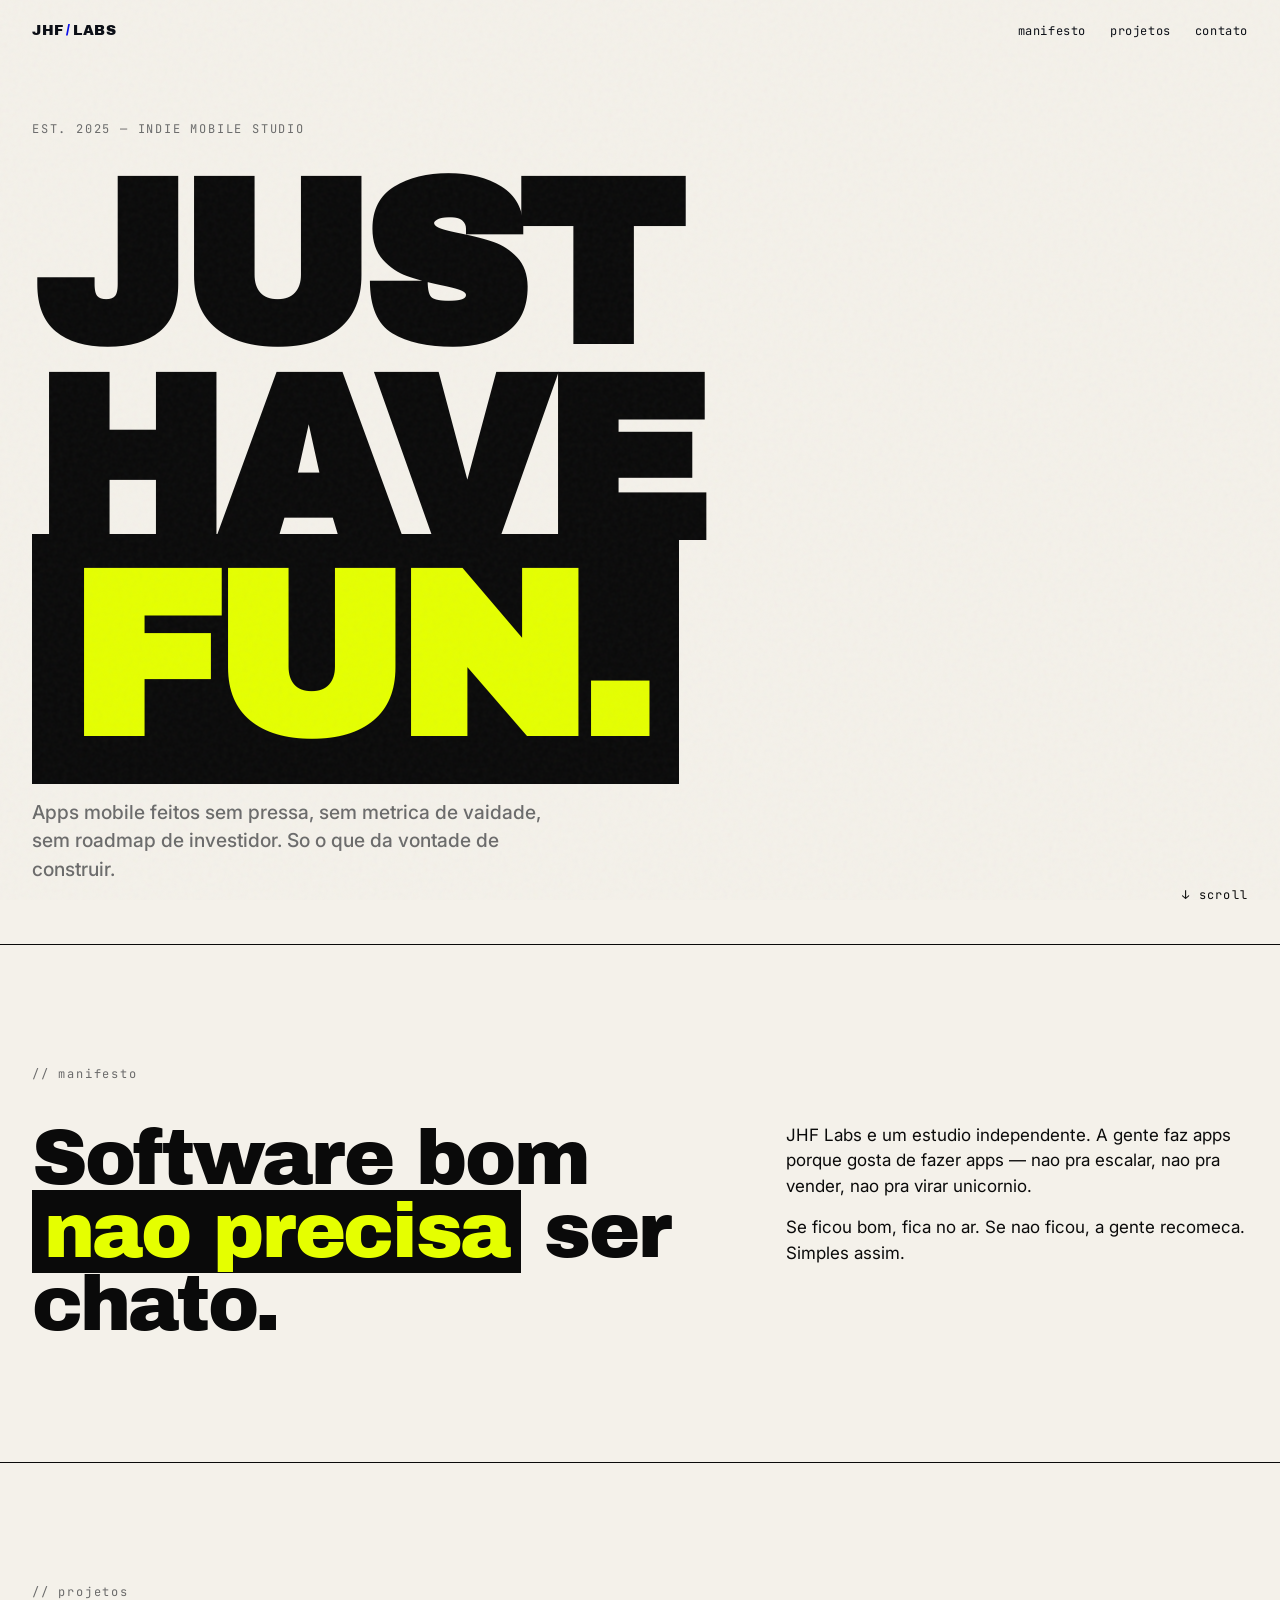
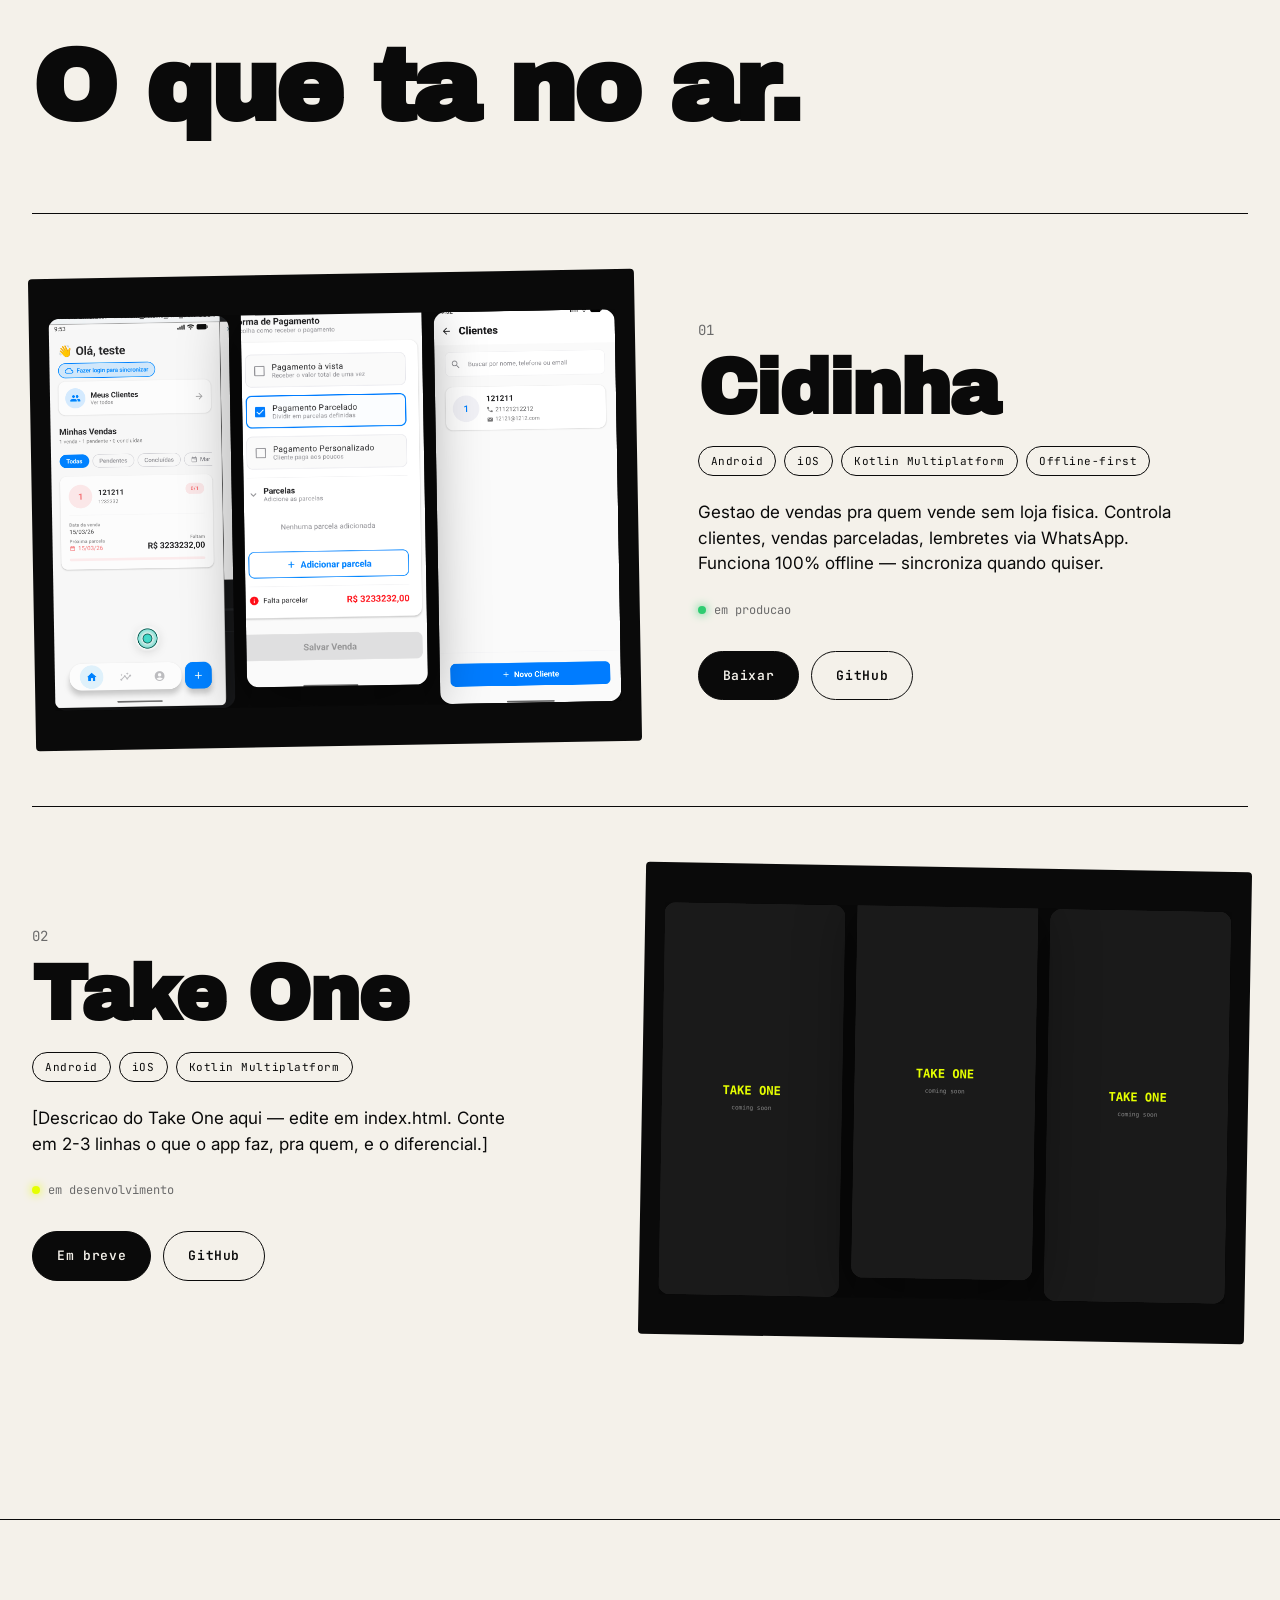
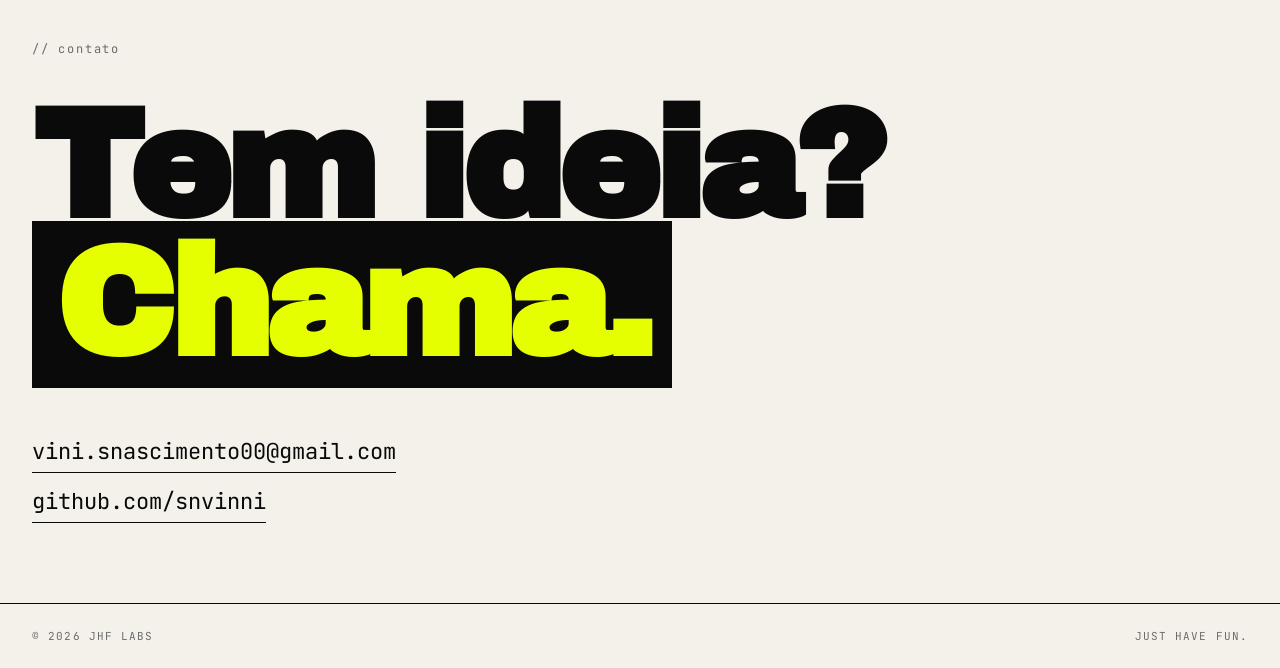
==== index.html @ 1be9a322 "init: site JHF Labs v1" ====
<!DOCTYPE html>
<html lang="pt-BR">
<head>
<meta charset="UTF-8" />
<meta name="viewport" content="width=device-width, initial-scale=1.0" />
<title>JHF Labs — Just Have Fun</title>
<meta name="description" content="JHF Labs — estudio independente de apps mobile. Just Have Fun." />
<link rel="preconnect" href="https://fonts.googleapis.com" />
<link rel="preconnect" href="https://fonts.gstatic.com" crossorigin />
<link href="https://fonts.googleapis.com/css2?family=Archivo+Black&family=JetBrains+Mono:wght@400;600&family=Inter:wght@400;500;700&display=swap" rel="stylesheet" />
<link rel="stylesheet" href="style.css" />
</head>
<body>

<div class="noise"></div>

<header class="nav">
  <div class="nav__logo">JHF<span>/</span>LABS</div>
  <nav class="nav__links">
    <a href="#manifesto">manifesto</a>
    <a href="#projetos">projetos</a>
    <a href="#contato">contato</a>
  </nav>
</header>

<main>

  <section class="hero">
    <div class="hero__tag">EST. 2025 — INDIE MOBILE STUDIO</div>
    <h1 class="hero__title">
      JUST<br/>
      HAVE<br/>
      <span class="accent">FUN.</span>
    </h1>
    <p class="hero__sub">
      Apps mobile feitos sem pressa, sem metrica de vaidade,<br/>
      sem roadmap de investidor. So o que da vontade de construir.
    </p>
    <div class="hero__scroll">↓ scroll</div>
  </section>

  <section id="manifesto" class="manifesto">
    <div class="manifesto__label">// manifesto</div>
    <div class="manifesto__grid">
      <p class="manifesto__big">
        Software bom <span class="accent">nao precisa</span> ser chato.
      </p>
      <div class="manifesto__text">
        <p>JHF Labs e um estudio independente. A gente faz apps porque gosta de fazer apps — nao pra escalar, nao pra vender, nao pra virar unicornio.</p>
        <p>Se ficou bom, fica no ar. Se nao ficou, a gente recomeca. Simples assim.</p>
      </div>
    </div>
  </section>

  <section id="projetos" class="projects">
    <div class="projects__label">// projetos</div>
    <h2 class="projects__title">O que ta no ar.</h2>

    <article class="project">
      <div class="project__media">
        <div class="project__screenshots">
          <img src="assets/cidinha-1.png" alt="Cidinha home screen" />
          <img src="assets/cidinha-2.png" alt="Cidinha sale screen" />
          <img src="assets/cidinha-3.png" alt="Cidinha clients screen" />
        </div>
      </div>
      <div class="project__info">
        <div class="project__num">01</div>
        <h3 class="project__name">Cidinha</h3>
        <div class="project__tags">
          <span>Android</span>
          <span>iOS</span>
          <span>Kotlin Multiplatform</span>
          <span>Offline-first</span>
        </div>
        <p class="project__desc">
          Gestao de vendas pra quem vende sem loja fisica. Controla clientes, vendas parceladas, lembretes via WhatsApp. Funciona 100% offline — sincroniza quando quiser.
        </p>
        <p class="project__status"><span class="dot"></span> em producao</p>
        <div class="project__links">
          <a href="#" class="btn btn--primary">Baixar</a>
          <a href="#" class="btn btn--ghost">GitHub</a>
        </div>
      </div>
    </article>

    <article class="project project--reverse">
      <div class="project__media">
        <div class="project__screenshots">
          <img src="assets/takeone-1.svg" alt="Take One screen 1" />
          <img src="assets/takeone-2.svg" alt="Take One screen 2" />
          <img src="assets/takeone-3.svg" alt="Take One screen 3" />
        </div>
      </div>
      <div class="project__info">
        <div class="project__num">02</div>
        <h3 class="project__name">Take One</h3>
        <div class="project__tags">
          <span>Android</span>
          <span>iOS</span>
          <span>Kotlin Multiplatform</span>
        </div>
        <p class="project__desc">
          [Descricao do Take One aqui — edite em index.html. Conte em 2-3 linhas o que o app faz, pra quem, e o diferencial.]
        </p>
        <p class="project__status"><span class="dot dot--wip"></span> em desenvolvimento</p>
        <div class="project__links">
          <a href="#" class="btn btn--primary">Em breve</a>
          <a href="#" class="btn btn--ghost">GitHub</a>
        </div>
      </div>
    </article>

  </section>

  <section id="contato" class="contact">
    <div class="contact__label">// contato</div>
    <h2 class="contact__title">
      Tem ideia?<br/>
      <span class="accent">Chama.</span>
    </h2>
    <div class="contact__links">
      <a href="mailto:vini.snascimento00@gmail.com">vini.snascimento00@gmail.com</a>
      <a href="https://github.com/snvinni" target="_blank" rel="noopener">github.com/snvinni</a>
    </div>
  </section>

</main>

<footer class="footer">
  <div class="footer__left">© <span id="year"></span> JHF LABS</div>
  <div class="footer__right">JUST HAVE FUN.</div>
</footer>

<script>
  document.getElementById('year').textContent = new Date().getFullYear();
</script>

</body>
</html>
---- style.css ----
:root {
  --bg: #F4F1EA;
  --fg: #0A0A0A;
  --muted: #6B6B6B;
  --accent: #E5FF00;
  --border: #0A0A0A;
}

* { box-sizing: border-box; margin: 0; padding: 0; }

html { scroll-behavior: smooth; }

body {
  font-family: 'Inter', system-ui, sans-serif;
  background: var(--bg);
  color: var(--fg);
  -webkit-font-smoothing: antialiased;
  overflow-x: hidden;
  line-height: 1.5;
}

.noise {
  position: fixed; inset: 0;
  pointer-events: none; z-index: 1;
  opacity: 0.04;
  background-image: url("data:image/svg+xml,%3Csvg viewBox='0 0 200 200' xmlns='http://www.w3.org/2000/svg'%3E%3Cfilter id='n'%3E%3CfeTurbulence type='fractalNoise' baseFrequency='0.9' numOctaves='2'/%3E%3C/filter%3E%3Crect width='100%25' height='100%25' filter='url(%23n)'/%3E%3C/svg%3E");
}

.accent { color: var(--accent); background: var(--fg); padding: 0 0.15em; }

/* NAV */
.nav {
  position: fixed; top: 0; left: 0; right: 0;
  display: flex; justify-content: space-between; align-items: center;
  padding: 20px 32px;
  z-index: 100;
  mix-blend-mode: difference;
  color: #fff;
}
.nav__logo {
  font-family: 'Archivo Black', sans-serif;
  font-size: 14px; letter-spacing: 0.05em;
}
.nav__logo span { color: var(--accent); margin: 0 2px; }
.nav__links { display: flex; gap: 24px; }
.nav__links a {
  font-family: 'JetBrains Mono', monospace;
  font-size: 12px; text-decoration: none;
  color: inherit; letter-spacing: 0.05em;
}
.nav__links a:hover { color: var(--accent); }

/* HERO */
.hero {
  min-height: 100vh;
  padding: 120px 32px 60px;
  display: flex; flex-direction: column; justify-content: center;
  position: relative; max-width: 1400px; margin: 0 auto;
}
.hero__tag {
  font-family: 'JetBrains Mono', monospace;
  font-size: 12px; letter-spacing: 0.15em;
  margin-bottom: 32px; color: var(--muted);
}
.hero__title {
  font-family: 'Archivo Black', sans-serif;
  font-size: clamp(72px, 18vw, 260px);
  line-height: 0.85; letter-spacing: -0.04em;
  margin-bottom: 40px; text-transform: uppercase;
}
.hero__sub {
  font-size: clamp(16px, 1.5vw, 20px);
  max-width: 520px; color: var(--muted);
  font-weight: 500;
}
.hero__scroll {
  position: absolute; bottom: 40px; right: 32px;
  font-family: 'JetBrains Mono', monospace;
  font-size: 12px; letter-spacing: 0.1em;
  animation: bounce 2s ease-in-out infinite;
}
@keyframes bounce {
  0%, 100% { transform: translateY(0); }
  50% { transform: translateY(8px); }
}

/* MANIFESTO */
.manifesto {
  padding: 120px 32px;
  max-width: 1400px; margin: 0 auto;
  border-top: 1px solid var(--fg);
}
.manifesto__label, .projects__label, .contact__label {
  font-family: 'JetBrains Mono', monospace;
  font-size: 12px; letter-spacing: 0.15em;
  margin-bottom: 40px; color: var(--muted);
}
.manifesto__grid {
  display: grid; grid-template-columns: 1.5fr 1fr;
  gap: 60px; align-items: start;
}
.manifesto__big {
  font-family: 'Archivo Black', sans-serif;
  font-size: clamp(40px, 6vw, 88px);
  line-height: 0.95; letter-spacing: -0.03em;
}
.manifesto__text p {
  font-size: 17px; margin-bottom: 16px; color: var(--fg);
}
@media (max-width: 768px) {
  .manifesto__grid { grid-template-columns: 1fr; gap: 32px; }
}

/* PROJECTS */
.projects {
  padding: 120px 32px;
  max-width: 1400px; margin: 0 auto;
  border-top: 1px solid var(--fg);
}
.projects__title {
  font-family: 'Archivo Black', sans-serif;
  font-size: clamp(48px, 8vw, 120px);
  line-height: 0.9; letter-spacing: -0.03em;
  margin-bottom: 80px;
}

.project {
  display: grid; grid-template-columns: 1.1fr 1fr;
  gap: 60px; align-items: center;
  padding: 60px 0; border-top: 1px solid var(--fg);
}
.project--reverse { direction: rtl; }
.project--reverse > * { direction: ltr; }

.project__media {
  background: var(--fg);
  padding: 40px 20px;
  border-radius: 4px;
  transform: rotate(-1deg);
  transition: transform 0.4s ease;
}
.project--reverse .project__media { transform: rotate(1deg); }
.project__media:hover { transform: rotate(0deg) scale(1.02); }

.project__screenshots {
  display: flex; gap: 12px; justify-content: center;
  overflow: hidden;
}
.project__screenshots img {
  width: 32%; aspect-ratio: 9/19.5;
  object-fit: cover;
  border-radius: 12px;
  background: #222;
  box-shadow: 0 20px 60px rgba(0,0,0,0.4);
}
.project__screenshots img:nth-child(2) { transform: translateY(-20px); }

.project__num {
  font-family: 'JetBrains Mono', monospace;
  font-size: 14px; color: var(--muted);
  margin-bottom: 12px;
}
.project__name {
  font-family: 'Archivo Black', sans-serif;
  font-size: clamp(48px, 6vw, 80px);
  line-height: 0.95; letter-spacing: -0.03em;
  margin-bottom: 20px;
}
.project__tags {
  display: flex; flex-wrap: wrap; gap: 8px;
  margin-bottom: 24px;
}
.project__tags span {
  font-family: 'JetBrains Mono', monospace;
  font-size: 11px; padding: 6px 12px;
  border: 1px solid var(--fg);
  border-radius: 20px;
  letter-spacing: 0.05em;
}
.project__desc {
  font-size: 17px; color: var(--fg);
  margin-bottom: 24px; max-width: 480px;
}
.project__status {
  font-family: 'JetBrains Mono', monospace;
  font-size: 12px; color: var(--muted);
  margin-bottom: 32px; display: flex; align-items: center; gap: 8px;
}
.dot {
  width: 8px; height: 8px; border-radius: 50%;
  background: #2ECC71; box-shadow: 0 0 10px #2ECC71;
}
.dot--wip { background: var(--accent); box-shadow: 0 0 10px var(--accent); }

.project__links { display: flex; gap: 12px; }
.btn {
  font-family: 'JetBrains Mono', monospace;
  font-size: 13px; padding: 14px 24px;
  text-decoration: none; border-radius: 100px;
  transition: all 0.2s ease; letter-spacing: 0.05em;
  font-weight: 600;
}
.btn--primary {
  background: var(--fg); color: var(--bg);
  border: 1px solid var(--fg);
}
.btn--primary:hover { background: var(--accent); color: var(--fg); }
.btn--ghost {
  background: transparent; color: var(--fg);
  border: 1px solid var(--fg);
}
.btn--ghost:hover { background: var(--fg); color: var(--bg); }

@media (max-width: 900px) {
  .project, .project--reverse { grid-template-columns: 1fr; direction: ltr; gap: 32px; }
}

/* CONTACT */
.contact {
  padding: 120px 32px 80px;
  max-width: 1400px; margin: 0 auto;
  border-top: 1px solid var(--fg);
}
.contact__title {
  font-family: 'Archivo Black', sans-serif;
  font-size: clamp(64px, 12vw, 180px);
  line-height: 0.9; letter-spacing: -0.04em;
  margin-bottom: 60px;
}
.contact__links { display: flex; flex-direction: column; gap: 12px; }
.contact__links a {
  font-family: 'JetBrains Mono', monospace;
  font-size: clamp(16px, 2vw, 22px);
  color: var(--fg); text-decoration: none;
  border-bottom: 1px solid var(--fg);
  padding-bottom: 4px; width: fit-content;
  transition: all 0.2s ease;
}
.contact__links a:hover {
  color: var(--accent); background: var(--fg);
  border-bottom-color: var(--accent);
  padding: 0 8px 4px;
}

/* FOOTER */
.footer {
  border-top: 1px solid var(--fg);
  padding: 24px 32px;
  display: flex; justify-content: space-between;
  font-family: 'JetBrains Mono', monospace;
  font-size: 11px; letter-spacing: 0.1em;
  color: var(--muted);
}

@media (max-width: 600px) {
  .nav { padding: 16px 20px; }
  .nav__links { gap: 14px; }
  .hero, .manifesto, .projects, .contact { padding-left: 20px; padding-right: 20px; }
}
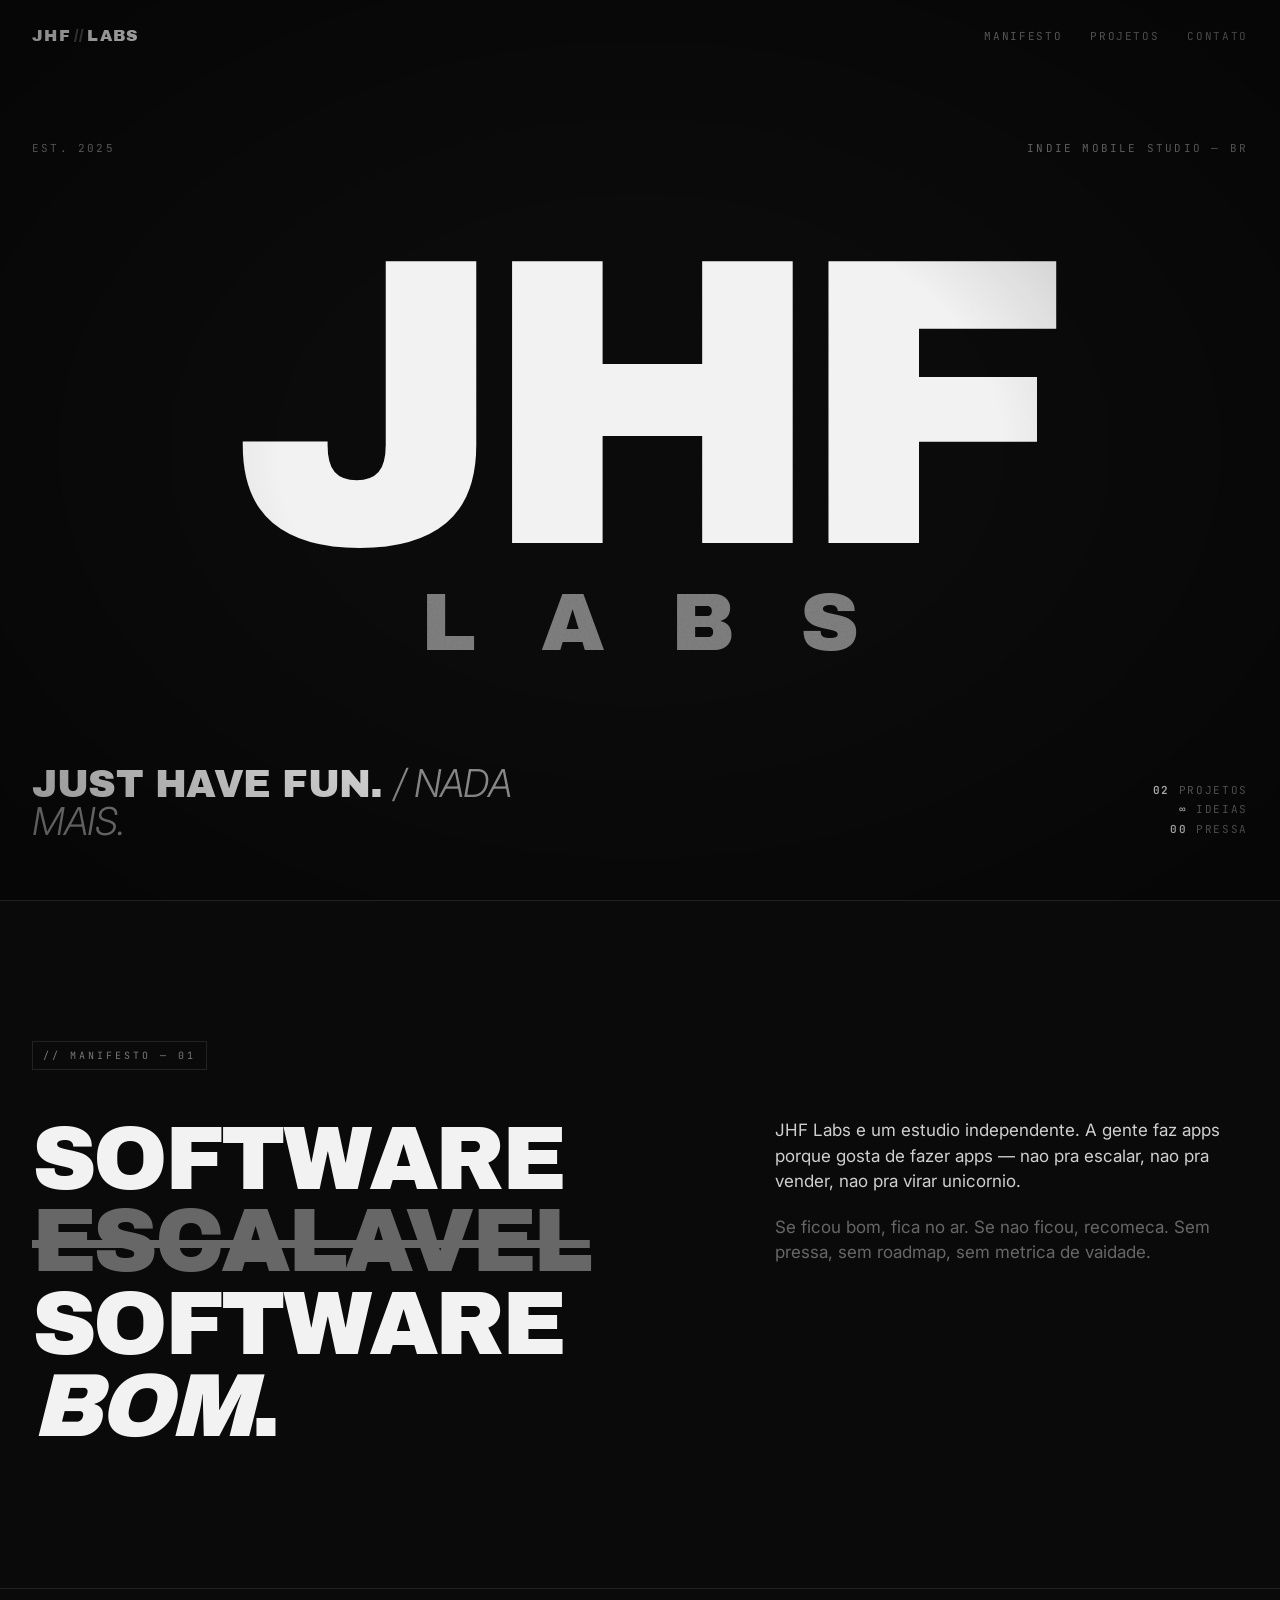
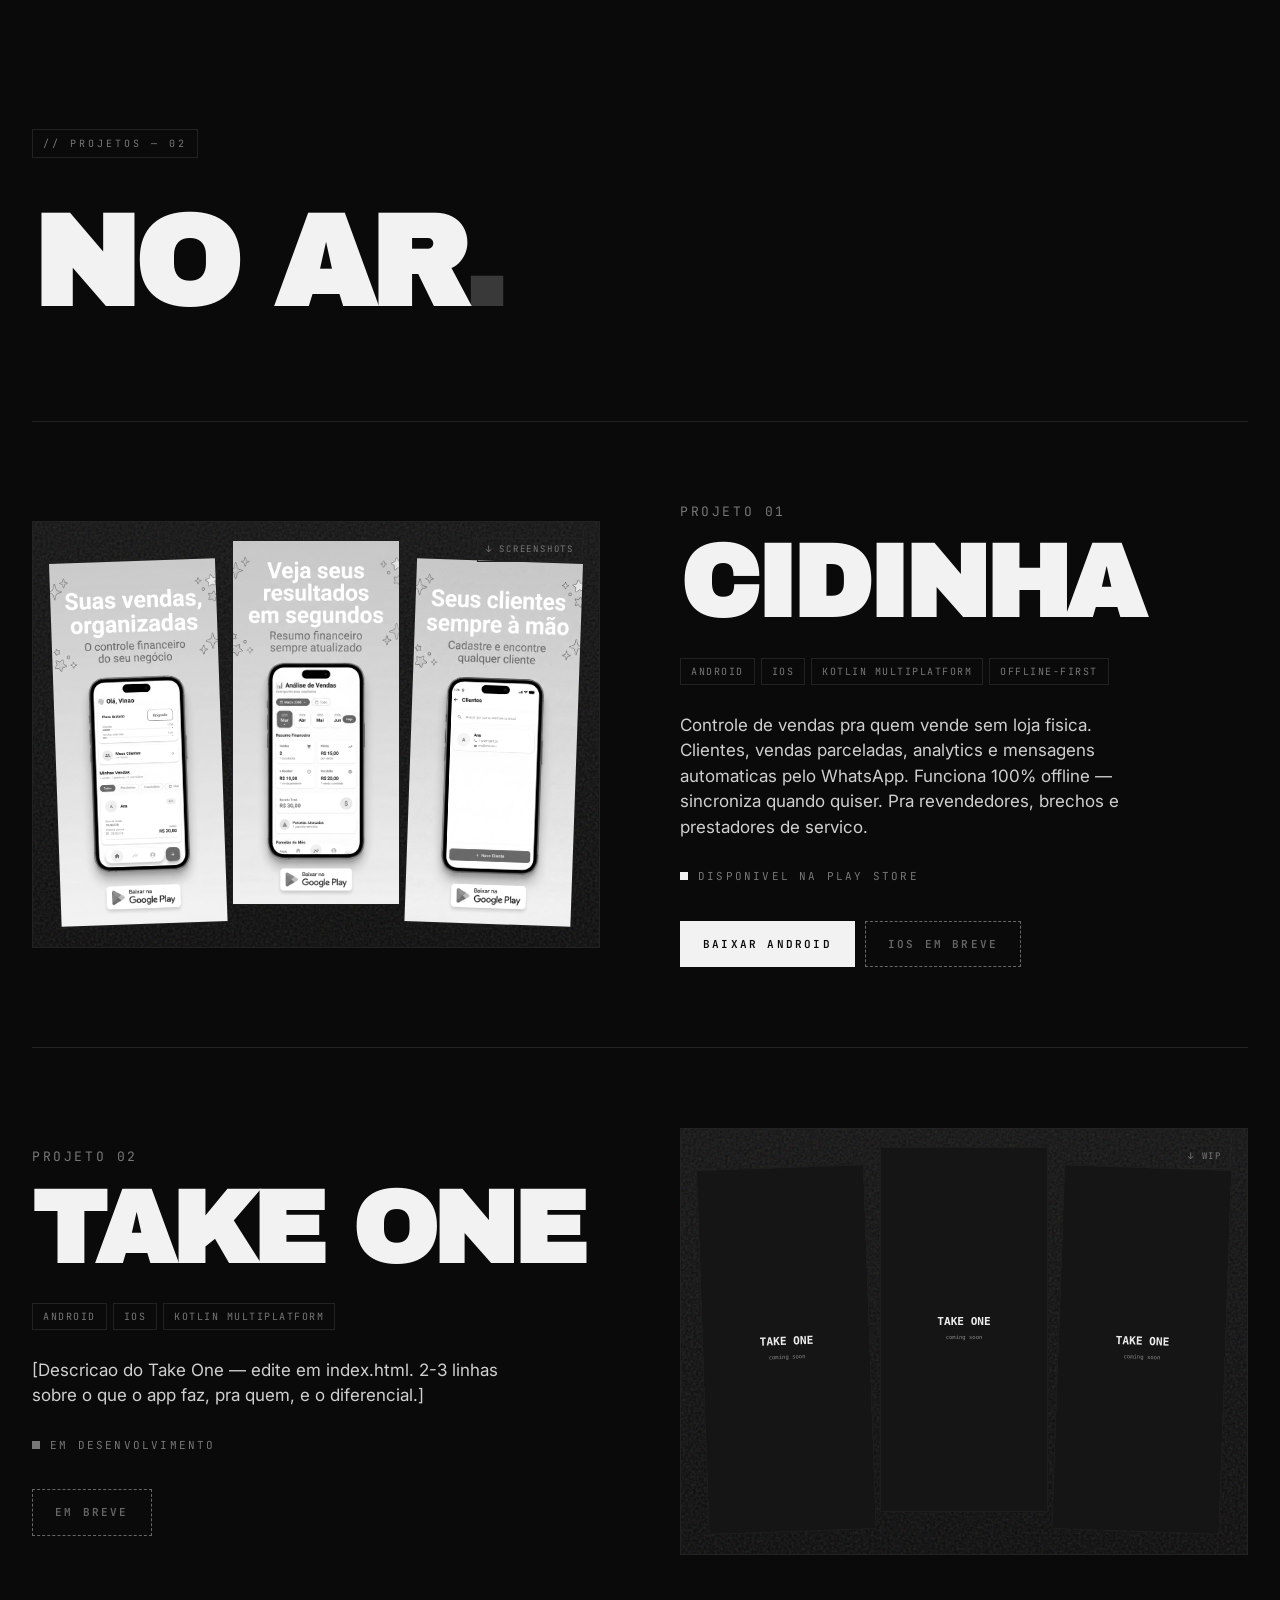
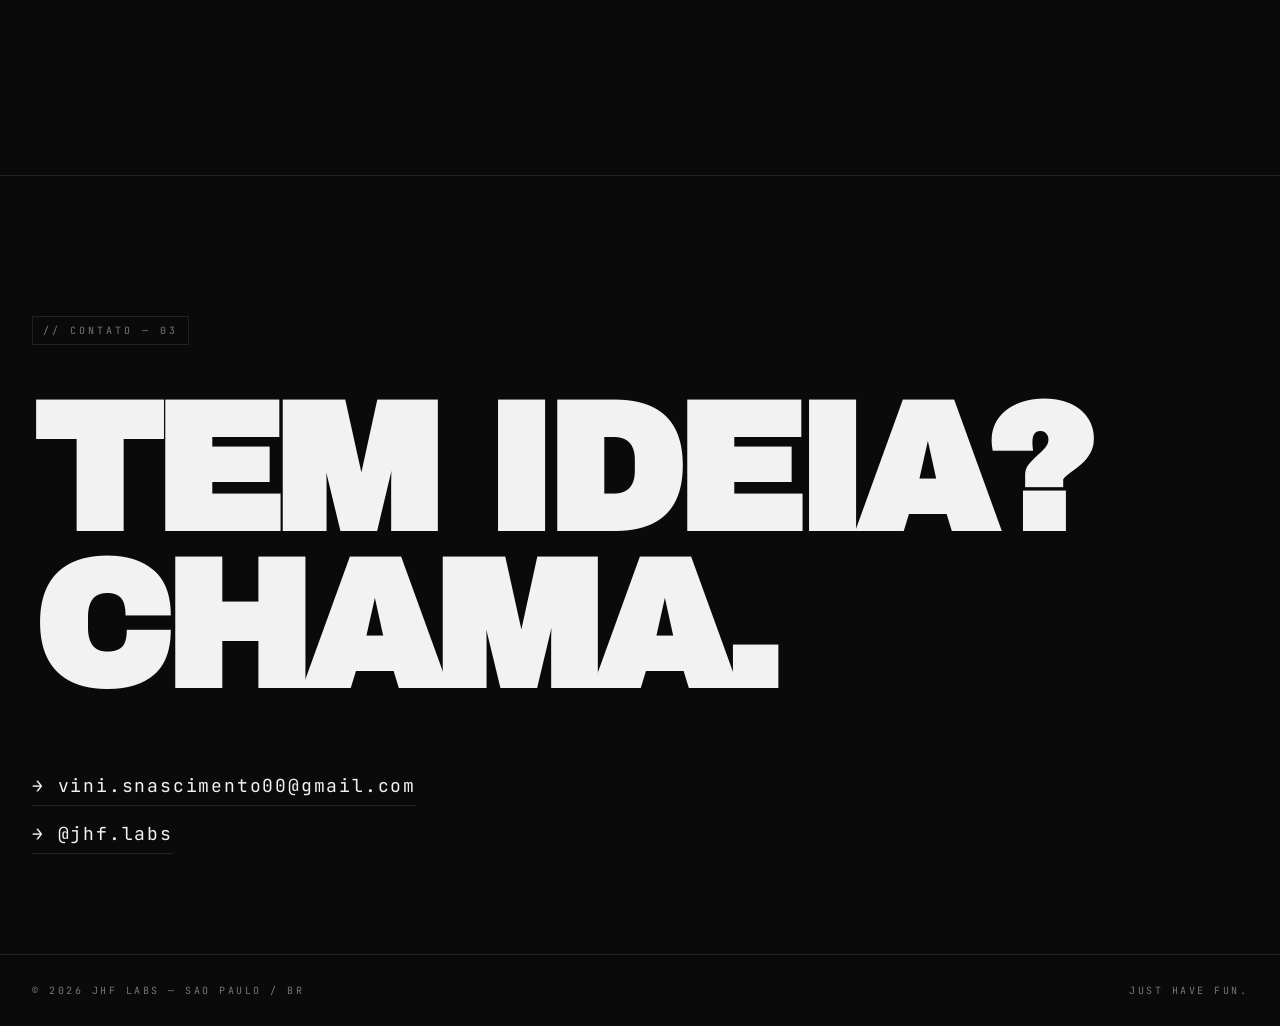
==== commit 799ea8be: "redesign: estetica B&W raw inspirada em Boo Johnson, JHF em destaque, screenshots da Play Store" ====
--- a/index.html
+++ b/index.html
@@ -7,7 +7,7 @@
 <meta name="description" content="JHF Labs — estudio independente de apps mobile. Just Have Fun." />
 <link rel="preconnect" href="https://fonts.googleapis.com" />
 <link rel="preconnect" href="https://fonts.gstatic.com" crossorigin />
-<link href="https://fonts.googleapis.com/css2?family=Archivo+Black&family=JetBrains+Mono:wght@400;600&family=Inter:wght@400;500;700&display=swap" rel="stylesheet" />
+<link href="https://fonts.googleapis.com/css2?family=Archivo+Black&family=JetBrains+Mono:wght@400;600&family=Inter:wght@300;400;500;700&display=swap" rel="stylesheet" />
 <link rel="stylesheet" href="style.css" />
 </head>
 <body>
@@ -15,7 +15,7 @@
 <div class="noise"></div>
 
 <header class="nav">
-  <div class="nav__logo">JHF<span>/</span>LABS</div>
+  <div class="nav__logo">JHF<span>//</span>LABS</div>
   <nav class="nav__links">
     <a href="#manifesto">manifesto</a>
     <a href="#projetos">projetos</a>
@@ -26,46 +26,57 @@
 <main>
 
   <section class="hero">
-    <div class="hero__tag">EST. 2025 — INDIE MOBILE STUDIO</div>
-    <h1 class="hero__title">
-      JUST<br/>
-      HAVE<br/>
-      <span class="accent">FUN.</span>
-    </h1>
-    <p class="hero__sub">
-      Apps mobile feitos sem pressa, sem metrica de vaidade,<br/>
-      sem roadmap de investidor. So o que da vontade de construir.
-    </p>
-    <div class="hero__scroll">↓ scroll</div>
+    <div class="hero__top">
+      <span>EST. 2025</span>
+      <span>INDIE MOBILE STUDIO — BR</span>
+    </div>
+
+    <div class="hero__mark">
+      <span class="jhf">JHF</span>
+      <span class="labs">LABS</span>
+    </div>
+
+    <div class="hero__bottom">
+      <div class="hero__tagline">
+        Just Have Fun. <em>/ nada mais.</em>
+      </div>
+      <div class="hero__meta">
+        <strong>02</strong> projetos<br/>
+        <strong>∞</strong> ideias<br/>
+        <strong>00</strong> pressa
+      </div>
+    </div>
   </section>
 
   <section id="manifesto" class="manifesto">
-    <div class="manifesto__label">// manifesto</div>
+    <span class="section-label">// manifesto — 01</span>
     <div class="manifesto__grid">
       <p class="manifesto__big">
-        Software bom <span class="accent">nao precisa</span> ser chato.
+        Software <span class="strike">escalavel</span><br/>
+        Software <em>bom</em>.
       </p>
       <div class="manifesto__text">
         <p>JHF Labs e um estudio independente. A gente faz apps porque gosta de fazer apps — nao pra escalar, nao pra vender, nao pra virar unicornio.</p>
-        <p>Se ficou bom, fica no ar. Se nao ficou, a gente recomeca. Simples assim.</p>
+        <p>Se ficou bom, fica no ar. Se nao ficou, recomeca. Sem pressa, sem roadmap, sem metrica de vaidade.</p>
       </div>
     </div>
   </section>
 
   <section id="projetos" class="projects">
-    <div class="projects__label">// projetos</div>
-    <h2 class="projects__title">O que ta no ar.</h2>
+    <span class="section-label">// projetos — 02</span>
+    <h2 class="projects__title">NO AR<span class="slash">.</span></h2>
 
     <article class="project">
       <div class="project__media">
+        <span class="project__stamp">↓ screenshots</span>
         <div class="project__screenshots">
-          <img src="assets/cidinha-1.png" alt="Cidinha home screen" />
-          <img src="assets/cidinha-2.png" alt="Cidinha sale screen" />
-          <img src="assets/cidinha-3.png" alt="Cidinha clients screen" />
+          <img src="assets/cidinha-1.png" alt="Cidinha screen 1" />
+          <img src="assets/cidinha-2.png" alt="Cidinha screen 2" />
+          <img src="assets/cidinha-3.png" alt="Cidinha screen 3" />
         </div>
       </div>
       <div class="project__info">
-        <div class="project__num">01</div>
+        <div class="project__num">PROJETO 01</div>
         <h3 class="project__name">Cidinha</h3>
         <div class="project__tags">
           <span>Android</span>
@@ -74,18 +85,19 @@
           <span>Offline-first</span>
         </div>
         <p class="project__desc">
-          Gestao de vendas pra quem vende sem loja fisica. Controla clientes, vendas parceladas, lembretes via WhatsApp. Funciona 100% offline — sincroniza quando quiser.
+          Controle de vendas pra quem vende sem loja fisica. Clientes, vendas parceladas, analytics e mensagens automaticas pelo WhatsApp. Funciona 100% offline — sincroniza quando quiser. Pra revendedores, brechos e prestadores de servico.
         </p>
-        <p class="project__status"><span class="dot"></span> em producao</p>
+        <p class="project__status"><span class="dot"></span> disponivel na play store</p>
         <div class="project__links">
-          <a href="#" class="btn btn--primary">Baixar</a>
-          <a href="#" class="btn btn--ghost">GitHub</a>
+          <a href="https://play.google.com/store/apps/details?id=com.cidinha.br" target="_blank" rel="noopener" class="btn btn--primary">Baixar Android</a>
+          <a href="#" class="btn btn--ghost btn--disabled">iOS em breve</a>
         </div>
       </div>
     </article>
 
     <article class="project project--reverse">
       <div class="project__media">
+        <span class="project__stamp">↓ WIP</span>
         <div class="project__screenshots">
           <img src="assets/takeone-1.svg" alt="Take One screen 1" />
           <img src="assets/takeone-2.svg" alt="Take One screen 2" />
@@ -93,7 +105,7 @@
         </div>
       </div>
       <div class="project__info">
-        <div class="project__num">02</div>
+        <div class="project__num">PROJETO 02</div>
         <h3 class="project__name">Take One</h3>
         <div class="project__tags">
           <span>Android</span>
@@ -101,12 +113,11 @@
           <span>Kotlin Multiplatform</span>
         </div>
         <p class="project__desc">
-          [Descricao do Take One aqui — edite em index.html. Conte em 2-3 linhas o que o app faz, pra quem, e o diferencial.]
+          [Descricao do Take One — edite em index.html. 2-3 linhas sobre o que o app faz, pra quem, e o diferencial.]
         </p>
         <p class="project__status"><span class="dot dot--wip"></span> em desenvolvimento</p>
         <div class="project__links">
-          <a href="#" class="btn btn--primary">Em breve</a>
-          <a href="#" class="btn btn--ghost">GitHub</a>
+          <a href="#" class="btn btn--ghost btn--disabled">em breve</a>
         </div>
       </div>
     </article>
@@ -114,22 +125,19 @@
   </section>
 
   <section id="contato" class="contact">
-    <div class="contact__label">// contato</div>
-    <h2 class="contact__title">
-      Tem ideia?<br/>
-      <span class="accent">Chama.</span>
-    </h2>
+    <span class="section-label">// contato — 03</span>
+    <h2 class="contact__title">Tem ideia?<br/>Chama.</h2>
     <div class="contact__links">
-      <a href="mailto:vini.snascimento00@gmail.com">vini.snascimento00@gmail.com</a>
-      <a href="https://github.com/snvinni" target="_blank" rel="noopener">github.com/snvinni</a>
+      <a href="mailto:vini.snascimento00@gmail.com">→ vini.snascimento00@gmail.com</a>
+      <a href="https://instagram.com/jhf.labs" target="_blank" rel="noopener">→ @jhf.labs</a>
     </div>
   </section>
 
 </main>
 
 <footer class="footer">
-  <div class="footer__left">© <span id="year"></span> JHF LABS</div>
-  <div class="footer__right">JUST HAVE FUN.</div>
+  <div>© <span id="year"></span> JHF LABS — SAO PAULO / BR</div>
+  <div>JUST HAVE FUN.</div>
 </footer>
 
 <script>
--- a/style.css
+++ b/style.css
@@ -1,9 +1,8 @@
 :root {
-  --bg: #F4F1EA;
-  --fg: #0A0A0A;
-  --muted: #6B6B6B;
-  --accent: #E5FF00;
-  --border: #0A0A0A;
+  --bg: #0A0A0A;
+  --fg: #F2F2F2;
+  --muted: #777;
+  --border: #222;
 }
 
 * { box-sizing: border-box; margin: 0; padding: 0; }
@@ -17,243 +16,334 @@
   -webkit-font-smoothing: antialiased;
   overflow-x: hidden;
   line-height: 1.5;
-}
-
+  font-weight: 400;
+}
+
+img { display: block; max-width: 100%; filter: grayscale(100%) contrast(1.05); }
+
+::selection { background: var(--fg); color: var(--bg); }
+
+/* Heavy film grain overlay */
 .noise {
   position: fixed; inset: 0;
-  pointer-events: none; z-index: 1;
-  opacity: 0.04;
-  background-image: url("data:image/svg+xml,%3Csvg viewBox='0 0 200 200' xmlns='http://www.w3.org/2000/svg'%3E%3Cfilter id='n'%3E%3CfeTurbulence type='fractalNoise' baseFrequency='0.9' numOctaves='2'/%3E%3C/filter%3E%3Crect width='100%25' height='100%25' filter='url(%23n)'/%3E%3C/svg%3E");
-}
-
-.accent { color: var(--accent); background: var(--fg); padding: 0 0.15em; }
+  pointer-events: none; z-index: 1000;
+  opacity: 0.18;
+  mix-blend-mode: overlay;
+  background-image: url("data:image/svg+xml,%3Csvg viewBox='0 0 300 300' xmlns='http://www.w3.org/2000/svg'%3E%3Cfilter id='n'%3E%3CfeTurbulence type='fractalNoise' baseFrequency='1.2' numOctaves='3' stitchTiles='stitch'/%3E%3CfeColorMatrix values='0 0 0 0 0.5 0 0 0 0 0.5 0 0 0 0 0.5 0 0 0 1 0'/%3E%3C/filter%3E%3Crect width='100%25' height='100%25' filter='url(%23n)'/%3E%3C/svg%3E");
+}
+
+/* Vignette */
+body::after {
+  content: ""; position: fixed; inset: 0;
+  pointer-events: none; z-index: 999;
+  background: radial-gradient(ellipse at center, transparent 40%, rgba(0,0,0,0.5) 100%);
+}
 
 /* NAV */
 .nav {
   position: fixed; top: 0; left: 0; right: 0;
   display: flex; justify-content: space-between; align-items: center;
-  padding: 20px 32px;
+  padding: 24px 32px;
   z-index: 100;
-  mix-blend-mode: difference;
-  color: #fff;
 }
 .nav__logo {
   font-family: 'Archivo Black', sans-serif;
-  font-size: 14px; letter-spacing: 0.05em;
-}
-.nav__logo span { color: var(--accent); margin: 0 2px; }
-.nav__links { display: flex; gap: 24px; }
+  font-size: 16px; letter-spacing: 0.08em;
+  color: var(--fg);
+}
+.nav__logo span { opacity: 0.3; margin: 0 3px; font-weight: normal; }
+.nav__links { display: flex; gap: 28px; }
 .nav__links a {
   font-family: 'JetBrains Mono', monospace;
-  font-size: 12px; text-decoration: none;
-  color: inherit; letter-spacing: 0.05em;
-}
-.nav__links a:hover { color: var(--accent); }
-
-/* HERO */
+  font-size: 11px; text-decoration: none;
+  color: var(--muted); letter-spacing: 0.15em;
+  text-transform: uppercase;
+  transition: color 0.2s;
+}
+.nav__links a:hover { color: var(--fg); }
+
+/* HERO — JHF gigante, preto e branco, documentary */
 .hero {
   min-height: 100vh;
-  padding: 120px 32px 60px;
-  display: flex; flex-direction: column; justify-content: center;
-  position: relative; max-width: 1400px; margin: 0 auto;
-}
-.hero__tag {
-  font-family: 'JetBrains Mono', monospace;
-  font-size: 12px; letter-spacing: 0.15em;
-  margin-bottom: 32px; color: var(--muted);
-}
-.hero__title {
-  font-family: 'Archivo Black', sans-serif;
-  font-size: clamp(72px, 18vw, 260px);
-  line-height: 0.85; letter-spacing: -0.04em;
-  margin-bottom: 40px; text-transform: uppercase;
-}
-.hero__sub {
-  font-size: clamp(16px, 1.5vw, 20px);
-  max-width: 520px; color: var(--muted);
-  font-weight: 500;
-}
-.hero__scroll {
-  position: absolute; bottom: 40px; right: 32px;
-  font-family: 'JetBrains Mono', monospace;
-  font-size: 12px; letter-spacing: 0.1em;
-  animation: bounce 2s ease-in-out infinite;
-}
-@keyframes bounce {
-  0%, 100% { transform: translateY(0); }
-  50% { transform: translateY(8px); }
+  padding: 140px 32px 60px;
+  display: flex; flex-direction: column; justify-content: space-between;
+  position: relative;
+  max-width: 1600px; margin: 0 auto;
+}
+.hero__top {
+  display: flex; justify-content: space-between;
+  font-family: 'JetBrains Mono', monospace;
+  font-size: 11px; letter-spacing: 0.2em;
+  color: var(--muted); text-transform: uppercase;
+  margin-bottom: 40px;
+}
+.hero__mark {
+  font-family: 'Archivo Black', sans-serif;
+  font-size: clamp(120px, 32vw, 520px);
+  line-height: 0.78;
+  letter-spacing: -0.06em;
+  text-transform: uppercase;
+  text-align: center;
+  position: relative;
+  user-select: none;
+  margin: auto 0;
+}
+.hero__mark .jhf {
+  display: block;
+  color: var(--fg);
+  -webkit-text-stroke: 0;
+}
+.hero__mark .labs {
+  display: block;
+  font-size: 0.2em;
+  letter-spacing: 0.8em;
+  font-family: 'Archivo Black', sans-serif;
+  margin-top: 0.3em;
+  margin-left: 0.8em;
+  color: var(--muted);
+  font-weight: normal;
+}
+
+.hero__bottom {
+  display: flex; justify-content: space-between; align-items: flex-end;
+  margin-top: 60px;
+  gap: 40px;
+}
+.hero__tagline {
+  font-family: 'Archivo Black', sans-serif;
+  font-size: clamp(24px, 3vw, 44px);
+  line-height: 0.95;
+  letter-spacing: -0.02em;
+  text-transform: uppercase;
+  max-width: 500px;
+}
+.hero__tagline em {
+  font-style: italic;
+  font-family: 'Inter', sans-serif;
+  font-weight: 300;
+  opacity: 0.6;
+}
+.hero__meta {
+  font-family: 'JetBrains Mono', monospace;
+  font-size: 11px; color: var(--muted);
+  letter-spacing: 0.15em; text-transform: uppercase;
+  text-align: right;
+  line-height: 1.8;
+}
+.hero__meta strong { color: var(--fg); font-weight: 600; }
+
+/* Section labels — sticker/stamp vibe */
+.section-label {
+  font-family: 'JetBrains Mono', monospace;
+  font-size: 10px; letter-spacing: 0.3em;
+  color: var(--muted);
+  text-transform: uppercase;
+  padding: 6px 10px;
+  border: 1px solid var(--border);
+  display: inline-block;
+  margin-bottom: 48px;
 }
 
 /* MANIFESTO */
 .manifesto {
-  padding: 120px 32px;
-  max-width: 1400px; margin: 0 auto;
-  border-top: 1px solid var(--fg);
-}
-.manifesto__label, .projects__label, .contact__label {
-  font-family: 'JetBrains Mono', monospace;
-  font-size: 12px; letter-spacing: 0.15em;
-  margin-bottom: 40px; color: var(--muted);
+  padding: 140px 32px;
+  max-width: 1600px; margin: 0 auto;
+  border-top: 1px solid var(--border);
 }
 .manifesto__grid {
-  display: grid; grid-template-columns: 1.5fr 1fr;
-  gap: 60px; align-items: start;
+  display: grid; grid-template-columns: 1.4fr 1fr;
+  gap: 80px; align-items: start;
 }
 .manifesto__big {
   font-family: 'Archivo Black', sans-serif;
-  font-size: clamp(40px, 6vw, 88px);
-  line-height: 0.95; letter-spacing: -0.03em;
-}
+  font-size: clamp(44px, 7vw, 110px);
+  line-height: 0.92; letter-spacing: -0.04em;
+  text-transform: uppercase;
+}
+.manifesto__big .strike { text-decoration: line-through; opacity: 0.4; }
 .manifesto__text p {
-  font-size: 17px; margin-bottom: 16px; color: var(--fg);
-}
-@media (max-width: 768px) {
-  .manifesto__grid { grid-template-columns: 1fr; gap: 32px; }
+  font-size: 17px; margin-bottom: 20px;
+  color: var(--fg); opacity: 0.85;
+  font-weight: 400;
+}
+.manifesto__text p:last-child { color: var(--muted); }
+@media (max-width: 900px) {
+  .manifesto__grid { grid-template-columns: 1fr; gap: 40px; }
 }
 
 /* PROJECTS */
 .projects {
-  padding: 120px 32px;
-  max-width: 1400px; margin: 0 auto;
-  border-top: 1px solid var(--fg);
+  padding: 140px 32px;
+  max-width: 1600px; margin: 0 auto;
+  border-top: 1px solid var(--border);
 }
 .projects__title {
   font-family: 'Archivo Black', sans-serif;
-  font-size: clamp(48px, 8vw, 120px);
-  line-height: 0.9; letter-spacing: -0.03em;
-  margin-bottom: 80px;
-}
+  font-size: clamp(56px, 10vw, 160px);
+  line-height: 0.9; letter-spacing: -0.04em;
+  margin-bottom: 100px;
+  text-transform: uppercase;
+}
+.projects__title .slash { opacity: 0.2; }
 
 .project {
-  display: grid; grid-template-columns: 1.1fr 1fr;
-  gap: 60px; align-items: center;
-  padding: 60px 0; border-top: 1px solid var(--fg);
-}
-.project--reverse { direction: rtl; }
-.project--reverse > * { direction: ltr; }
+  display: grid; grid-template-columns: 1fr 1fr;
+  gap: 80px; align-items: center;
+  padding: 80px 0;
+  border-top: 1px solid var(--border);
+}
+.project--reverse > .project__media { order: 2; }
 
 .project__media {
-  background: var(--fg);
-  padding: 40px 20px;
-  border-radius: 4px;
-  transform: rotate(-1deg);
-  transition: transform 0.4s ease;
-}
-.project--reverse .project__media { transform: rotate(1deg); }
-.project__media:hover { transform: rotate(0deg) scale(1.02); }
+  position: relative;
+  padding: 30px 20px;
+  background:
+    linear-gradient(180deg, #111 0%, #0a0a0a 100%);
+  border: 1px solid var(--border);
+  overflow: hidden;
+}
+.project__media::before {
+  content: "";
+  position: absolute; inset: 0;
+  background-image: url("data:image/svg+xml,%3Csvg viewBox='0 0 200 200' xmlns='http://www.w3.org/2000/svg'%3E%3Cfilter id='n'%3E%3CfeTurbulence type='fractalNoise' baseFrequency='0.8' numOctaves='2'/%3E%3C/filter%3E%3Crect width='100%25' height='100%25' filter='url(%23n)' opacity='0.15'/%3E%3C/svg%3E");
+  pointer-events: none;
+}
 
 .project__screenshots {
-  display: flex; gap: 12px; justify-content: center;
-  overflow: hidden;
+  display: flex; gap: 10px; justify-content: center;
+  position: relative; z-index: 2;
 }
 .project__screenshots img {
   width: 32%; aspect-ratio: 9/19.5;
-  object-fit: cover;
-  border-radius: 12px;
-  background: #222;
-  box-shadow: 0 20px 60px rgba(0,0,0,0.4);
-}
-.project__screenshots img:nth-child(2) { transform: translateY(-20px); }
+  object-fit: cover; object-position: top;
+  border: 1px solid #222;
+}
+.project__screenshots img:nth-child(1) { transform: rotate(-2deg) translateY(8px); }
+.project__screenshots img:nth-child(2) { transform: translateY(-12px); z-index: 3; }
+.project__screenshots img:nth-child(3) { transform: rotate(2deg) translateY(8px); }
+
+.project__stamp {
+  position: absolute; top: 16px; right: 16px;
+  font-family: 'JetBrains Mono', monospace;
+  font-size: 9px; letter-spacing: 0.2em;
+  color: var(--muted); z-index: 4;
+  text-transform: uppercase;
+  border: 1px solid var(--border);
+  padding: 4px 8px;
+}
 
 .project__num {
   font-family: 'JetBrains Mono', monospace;
-  font-size: 14px; color: var(--muted);
-  margin-bottom: 12px;
+  font-size: 13px; color: var(--muted);
+  margin-bottom: 16px; letter-spacing: 0.2em;
 }
 .project__name {
   font-family: 'Archivo Black', sans-serif;
-  font-size: clamp(48px, 6vw, 80px);
-  line-height: 0.95; letter-spacing: -0.03em;
-  margin-bottom: 20px;
+  font-size: clamp(56px, 8vw, 104px);
+  line-height: 0.9; letter-spacing: -0.04em;
+  margin-bottom: 28px;
+  text-transform: uppercase;
 }
 .project__tags {
-  display: flex; flex-wrap: wrap; gap: 8px;
-  margin-bottom: 24px;
+  display: flex; flex-wrap: wrap; gap: 6px;
+  margin-bottom: 28px;
 }
 .project__tags span {
   font-family: 'JetBrains Mono', monospace;
-  font-size: 11px; padding: 6px 12px;
-  border: 1px solid var(--fg);
-  border-radius: 20px;
-  letter-spacing: 0.05em;
+  font-size: 10px; padding: 5px 10px;
+  border: 1px solid var(--border);
+  color: var(--muted);
+  letter-spacing: 0.15em;
+  text-transform: uppercase;
 }
 .project__desc {
   font-size: 17px; color: var(--fg);
-  margin-bottom: 24px; max-width: 480px;
+  margin-bottom: 28px; max-width: 480px;
+  opacity: 0.85;
 }
 .project__status {
   font-family: 'JetBrains Mono', monospace;
-  font-size: 12px; color: var(--muted);
-  margin-bottom: 32px; display: flex; align-items: center; gap: 8px;
+  font-size: 11px; color: var(--muted);
+  margin-bottom: 36px;
+  display: flex; align-items: center; gap: 10px;
+  letter-spacing: 0.2em; text-transform: uppercase;
 }
 .dot {
-  width: 8px; height: 8px; border-radius: 50%;
-  background: #2ECC71; box-shadow: 0 0 10px #2ECC71;
-}
-.dot--wip { background: var(--accent); box-shadow: 0 0 10px var(--accent); }
-
-.project__links { display: flex; gap: 12px; }
+  width: 8px; height: 8px;
+  background: var(--fg);
+  animation: blink 1.8s ease-in-out infinite;
+}
+.dot--wip { background: var(--muted); }
+@keyframes blink {
+  0%, 100% { opacity: 1; }
+  50% { opacity: 0.3; }
+}
+
+.project__links { display: flex; gap: 10px; flex-wrap: wrap; }
 .btn {
   font-family: 'JetBrains Mono', monospace;
-  font-size: 13px; padding: 14px 24px;
-  text-decoration: none; border-radius: 100px;
-  transition: all 0.2s ease; letter-spacing: 0.05em;
+  font-size: 11px; padding: 14px 22px;
+  text-decoration: none;
+  transition: all 0.2s ease;
+  letter-spacing: 0.2em;
   font-weight: 600;
-}
-.btn--primary {
-  background: var(--fg); color: var(--bg);
+  text-transform: uppercase;
   border: 1px solid var(--fg);
 }
-.btn--primary:hover { background: var(--accent); color: var(--fg); }
-.btn--ghost {
-  background: transparent; color: var(--fg);
-  border: 1px solid var(--fg);
-}
+.btn--primary { background: var(--fg); color: var(--bg); }
+.btn--primary:hover { background: transparent; color: var(--fg); }
+.btn--ghost { background: transparent; color: var(--fg); }
 .btn--ghost:hover { background: var(--fg); color: var(--bg); }
+.btn--disabled { opacity: 0.4; pointer-events: none; border-style: dashed; }
 
 @media (max-width: 900px) {
-  .project, .project--reverse { grid-template-columns: 1fr; direction: ltr; gap: 32px; }
+  .project, .project--reverse { grid-template-columns: 1fr; gap: 40px; }
+  .project--reverse > .project__media { order: 0; }
 }
 
 /* CONTACT */
 .contact {
-  padding: 120px 32px 80px;
-  max-width: 1400px; margin: 0 auto;
-  border-top: 1px solid var(--fg);
+  padding: 140px 32px 100px;
+  max-width: 1600px; margin: 0 auto;
+  border-top: 1px solid var(--border);
 }
 .contact__title {
   font-family: 'Archivo Black', sans-serif;
-  font-size: clamp(64px, 12vw, 180px);
-  line-height: 0.9; letter-spacing: -0.04em;
-  margin-bottom: 60px;
-}
-.contact__links { display: flex; flex-direction: column; gap: 12px; }
+  font-size: clamp(72px, 14vw, 220px);
+  line-height: 0.88; letter-spacing: -0.05em;
+  margin-bottom: 64px;
+  text-transform: uppercase;
+}
+.contact__links { display: flex; flex-direction: column; gap: 14px; }
 .contact__links a {
   font-family: 'JetBrains Mono', monospace;
-  font-size: clamp(16px, 2vw, 22px);
+  font-size: clamp(14px, 1.6vw, 18px);
   color: var(--fg); text-decoration: none;
-  border-bottom: 1px solid var(--fg);
-  padding-bottom: 4px; width: fit-content;
+  padding-bottom: 6px; width: fit-content;
+  border-bottom: 1px solid var(--border);
   transition: all 0.2s ease;
+  letter-spacing: 0.1em;
 }
 .contact__links a:hover {
-  color: var(--accent); background: var(--fg);
-  border-bottom-color: var(--accent);
-  padding: 0 8px 4px;
+  border-bottom-color: var(--fg);
+  letter-spacing: 0.15em;
 }
 
 /* FOOTER */
 .footer {
-  border-top: 1px solid var(--fg);
-  padding: 24px 32px;
+  border-top: 1px solid var(--border);
+  padding: 28px 32px;
   display: flex; justify-content: space-between;
   font-family: 'JetBrains Mono', monospace;
-  font-size: 11px; letter-spacing: 0.1em;
+  font-size: 10px; letter-spacing: 0.25em;
   color: var(--muted);
+  text-transform: uppercase;
 }
 
 @media (max-width: 600px) {
-  .nav { padding: 16px 20px; }
-  .nav__links { gap: 14px; }
+  .nav { padding: 18px 20px; }
+  .nav__links { gap: 16px; }
   .hero, .manifesto, .projects, .contact { padding-left: 20px; padding-right: 20px; }
-}
+  .hero__bottom { flex-direction: column; align-items: flex-start; }
+  .hero__meta { text-align: left; }
+}
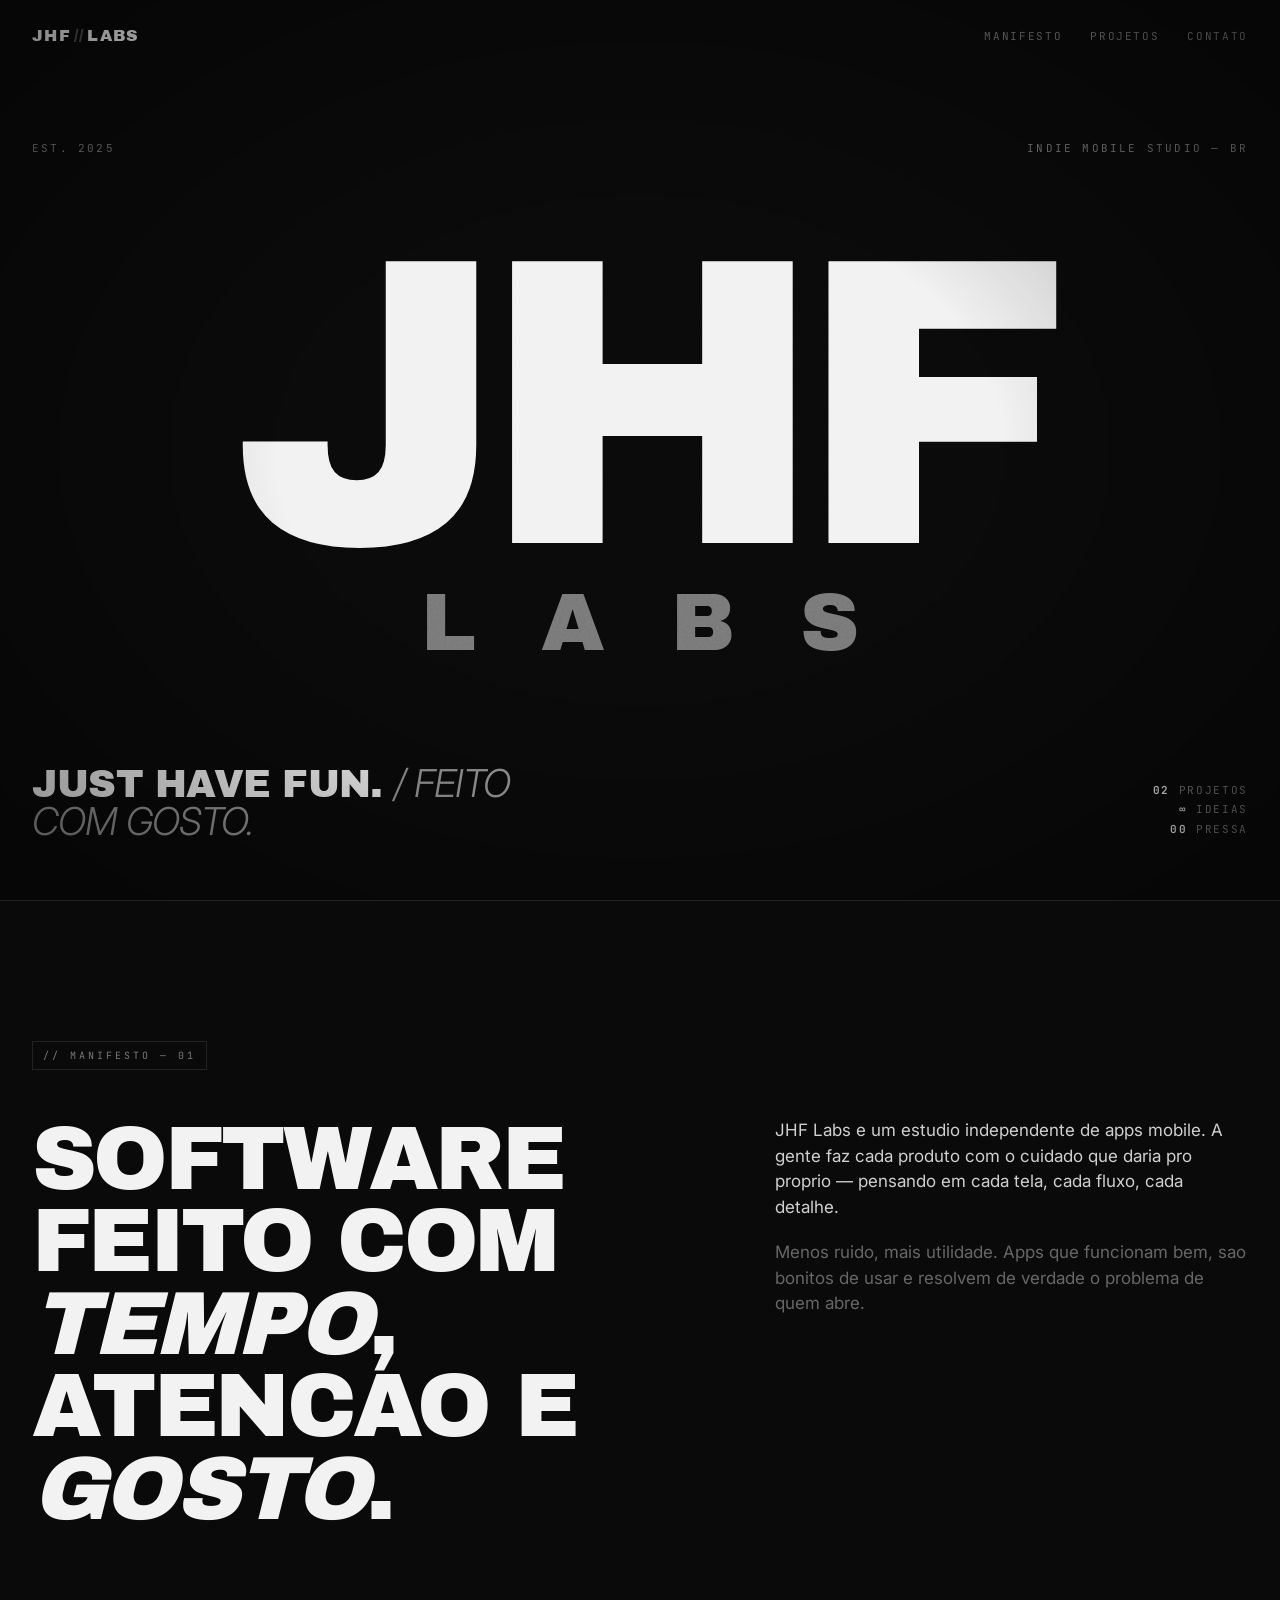
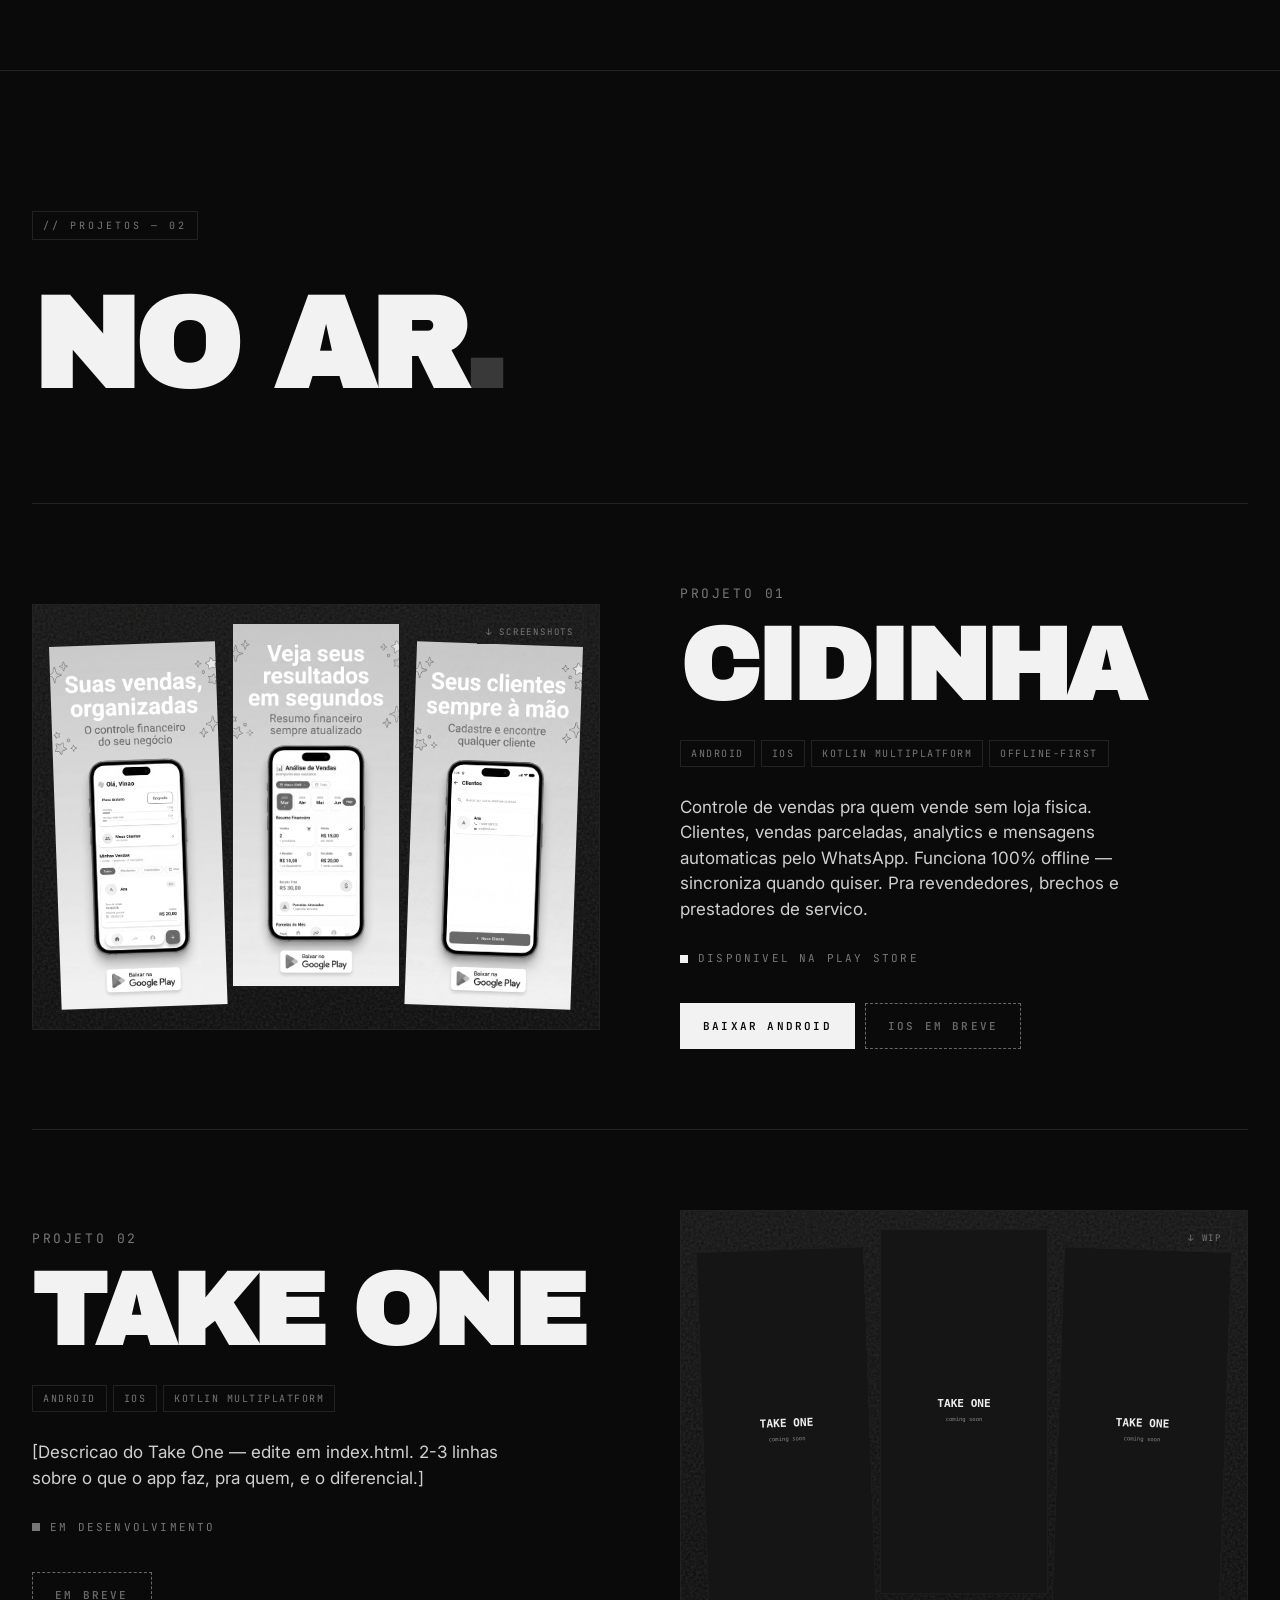
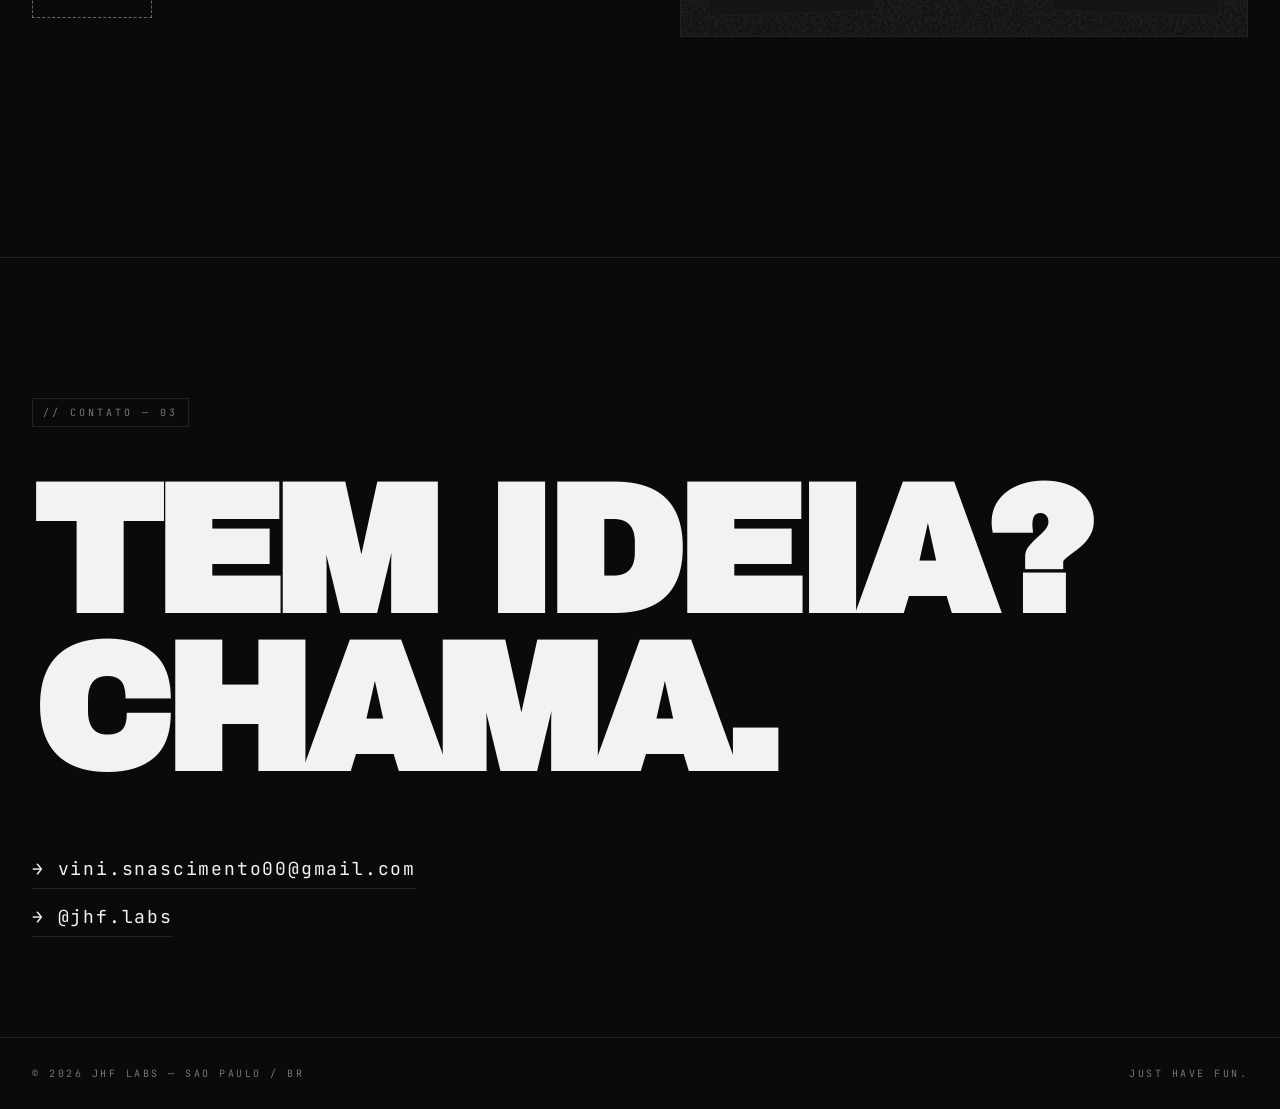
==== commit d5fef4a9: "copy: reescrever manifesto focando em qualidade e cuidado" ====
--- a/index.html
+++ b/index.html
@@ -38,7 +38,7 @@
 
     <div class="hero__bottom">
       <div class="hero__tagline">
-        Just Have Fun. <em>/ nada mais.</em>
+        Just Have Fun. <em>/ feito com gosto.</em>
       </div>
       <div class="hero__meta">
         <strong>02</strong> projetos<br/>
@@ -52,12 +52,12 @@
     <span class="section-label">// manifesto — 01</span>
     <div class="manifesto__grid">
       <p class="manifesto__big">
-        Software <span class="strike">escalavel</span><br/>
-        Software <em>bom</em>.
+        Software feito com <em>tempo</em>,<br/>
+        atencao e <em>gosto</em>.
       </p>
       <div class="manifesto__text">
-        <p>JHF Labs e um estudio independente. A gente faz apps porque gosta de fazer apps — nao pra escalar, nao pra vender, nao pra virar unicornio.</p>
-        <p>Se ficou bom, fica no ar. Se nao ficou, recomeca. Sem pressa, sem roadmap, sem metrica de vaidade.</p>
+        <p>JHF Labs e um estudio independente de apps mobile. A gente faz cada produto com o cuidado que daria pro proprio — pensando em cada tela, cada fluxo, cada detalhe.</p>
+        <p>Menos ruido, mais utilidade. Apps que funcionam bem, sao bonitos de usar e resolvem de verdade o problema de quem abre.</p>
       </div>
     </div>
   </section>
@@ -70,9 +70,9 @@
       <div class="project__media">
         <span class="project__stamp">↓ screenshots</span>
         <div class="project__screenshots">
-          <img src="assets/cidinha-1.png" alt="Cidinha screen 1" />
-          <img src="assets/cidinha-2.png" alt="Cidinha screen 2" />
-          <img src="assets/cidinha-3.png" alt="Cidinha screen 3" />
+          <img src="assets/cidinha-1.png?v=2" alt="Cidinha screen 1" />
+          <img src="assets/cidinha-2.png?v=2" alt="Cidinha screen 2" />
+          <img src="assets/cidinha-3.png?v=2" alt="Cidinha screen 3" />
         </div>
       </div>
       <div class="project__info">
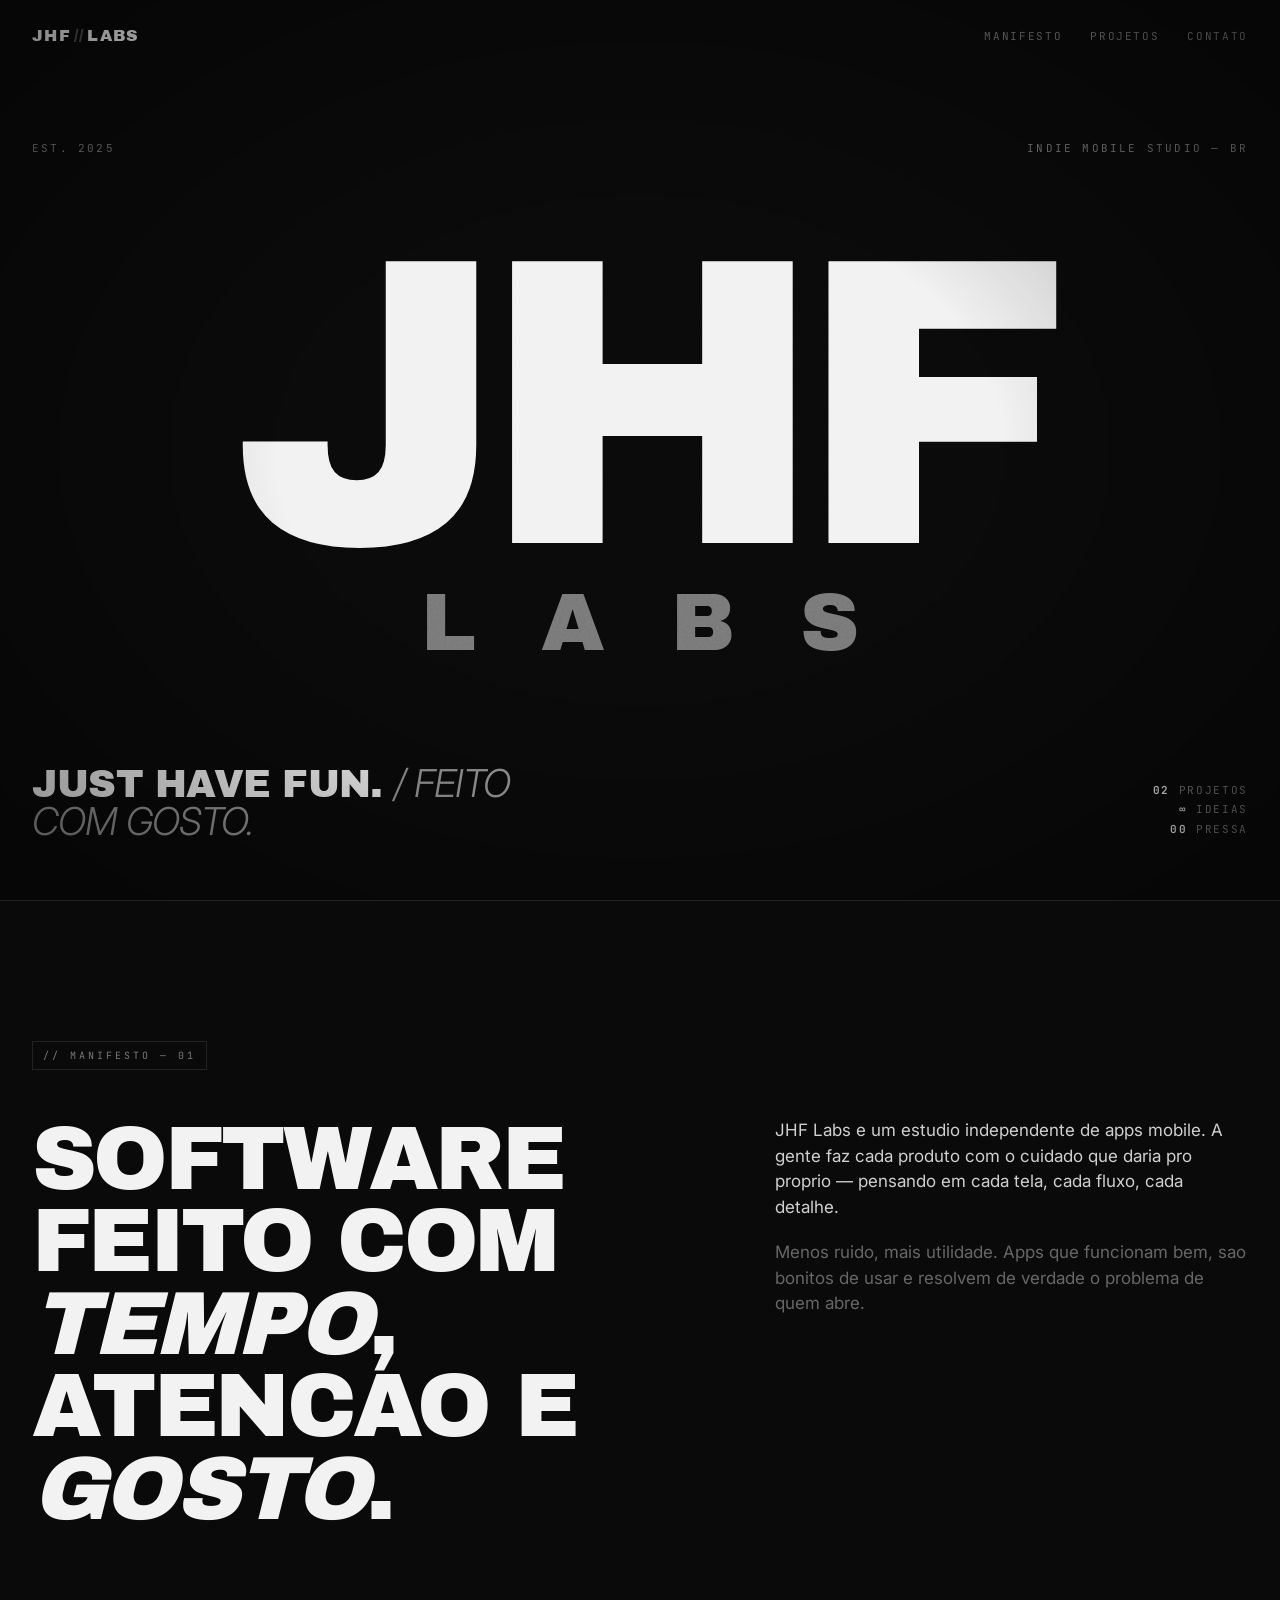
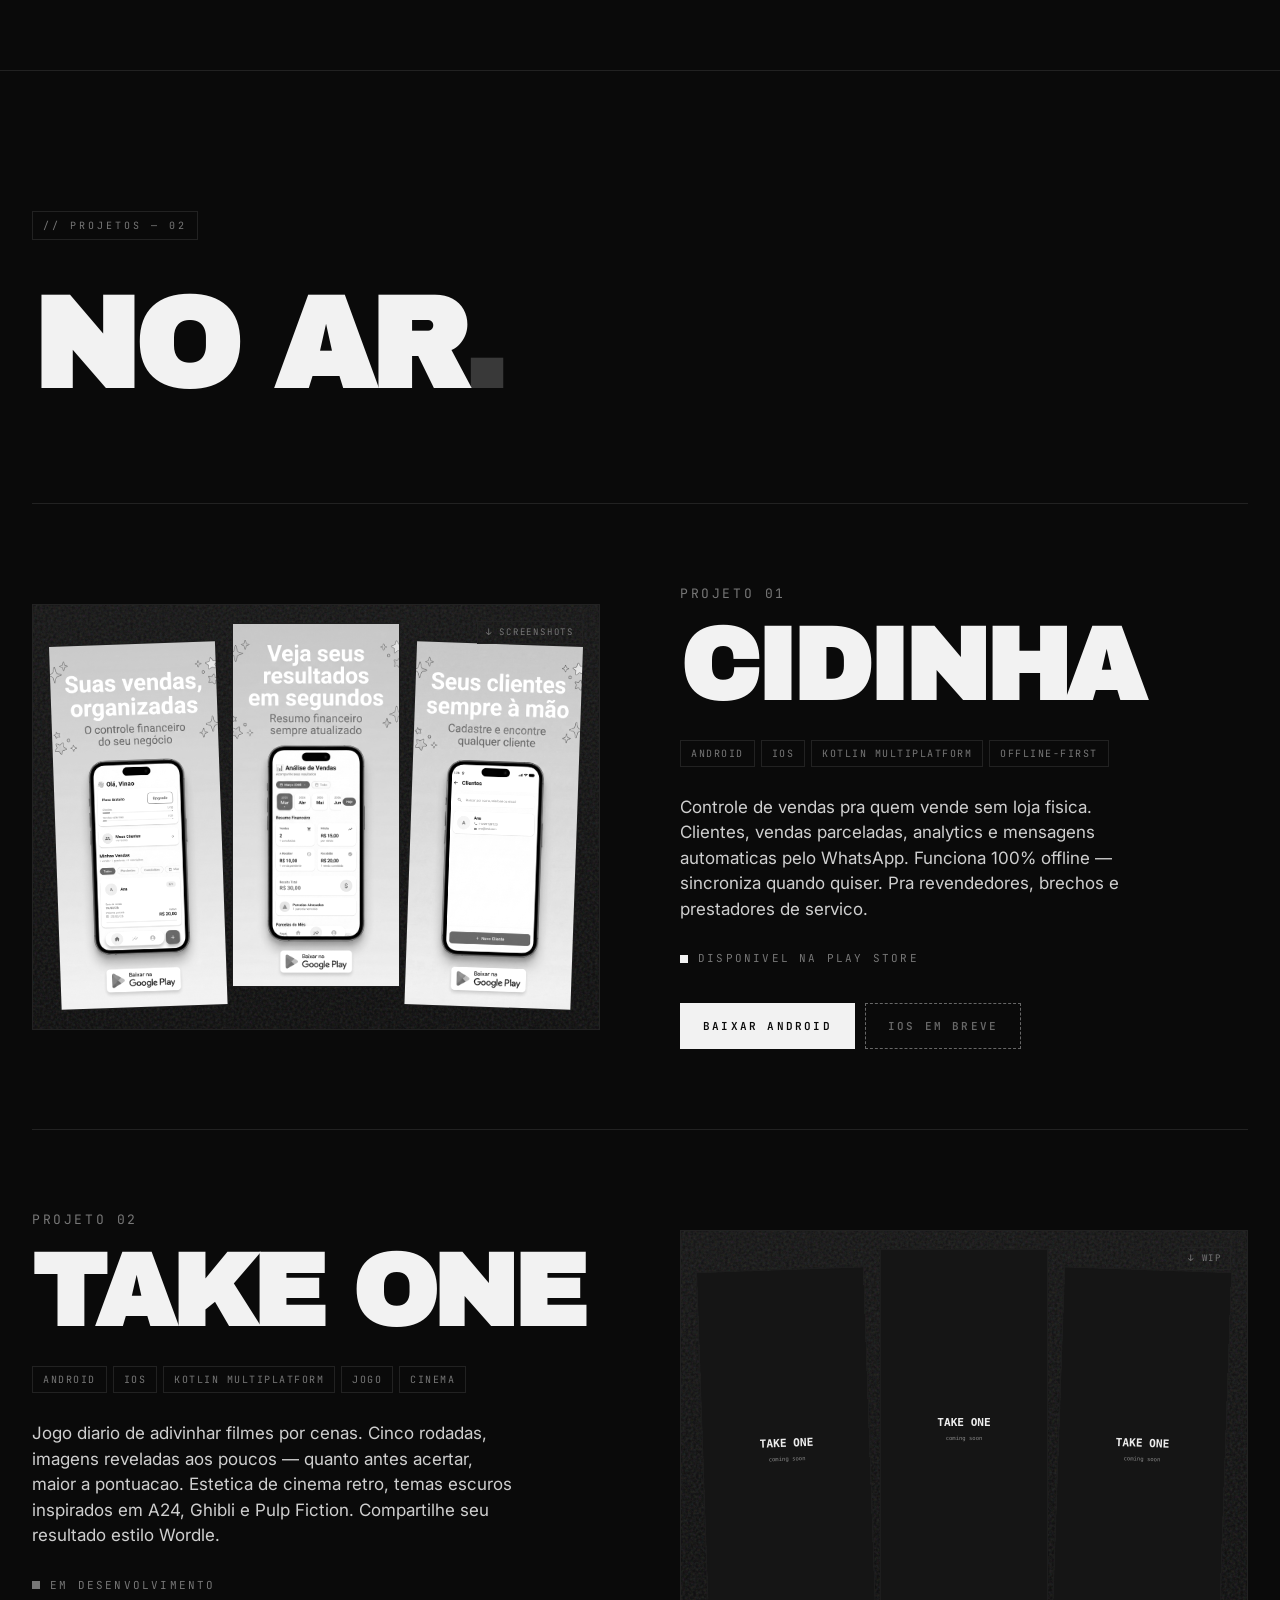
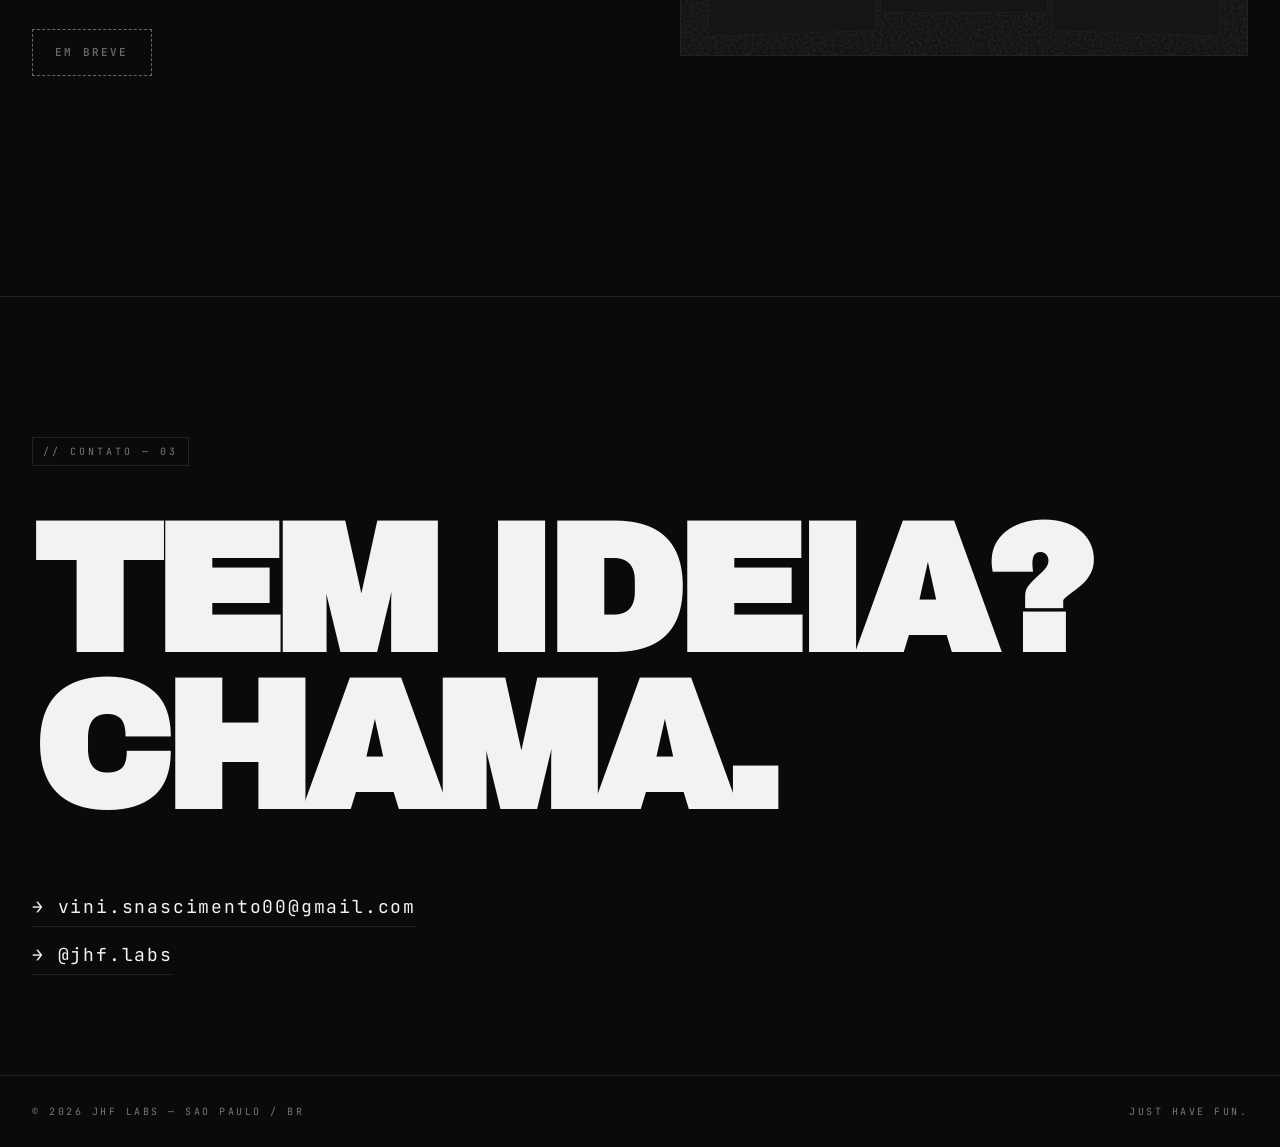
==== commit 0c4c6b5b: "feat: descricao real do Take One (dados do repo)" ====
--- a/index.html
+++ b/index.html
@@ -111,9 +111,11 @@
           <span>Android</span>
           <span>iOS</span>
           <span>Kotlin Multiplatform</span>
+          <span>Jogo</span>
+          <span>Cinema</span>
         </div>
         <p class="project__desc">
-          [Descricao do Take One — edite em index.html. 2-3 linhas sobre o que o app faz, pra quem, e o diferencial.]
+          Jogo diario de adivinhar filmes por cenas. Cinco rodadas, imagens reveladas aos poucos — quanto antes acertar, maior a pontuacao. Estetica de cinema retro, temas escuros inspirados em A24, Ghibli e Pulp Fiction. Compartilhe seu resultado estilo Wordle.
         </p>
         <p class="project__status"><span class="dot dot--wip"></span> em desenvolvimento</p>
         <div class="project__links">
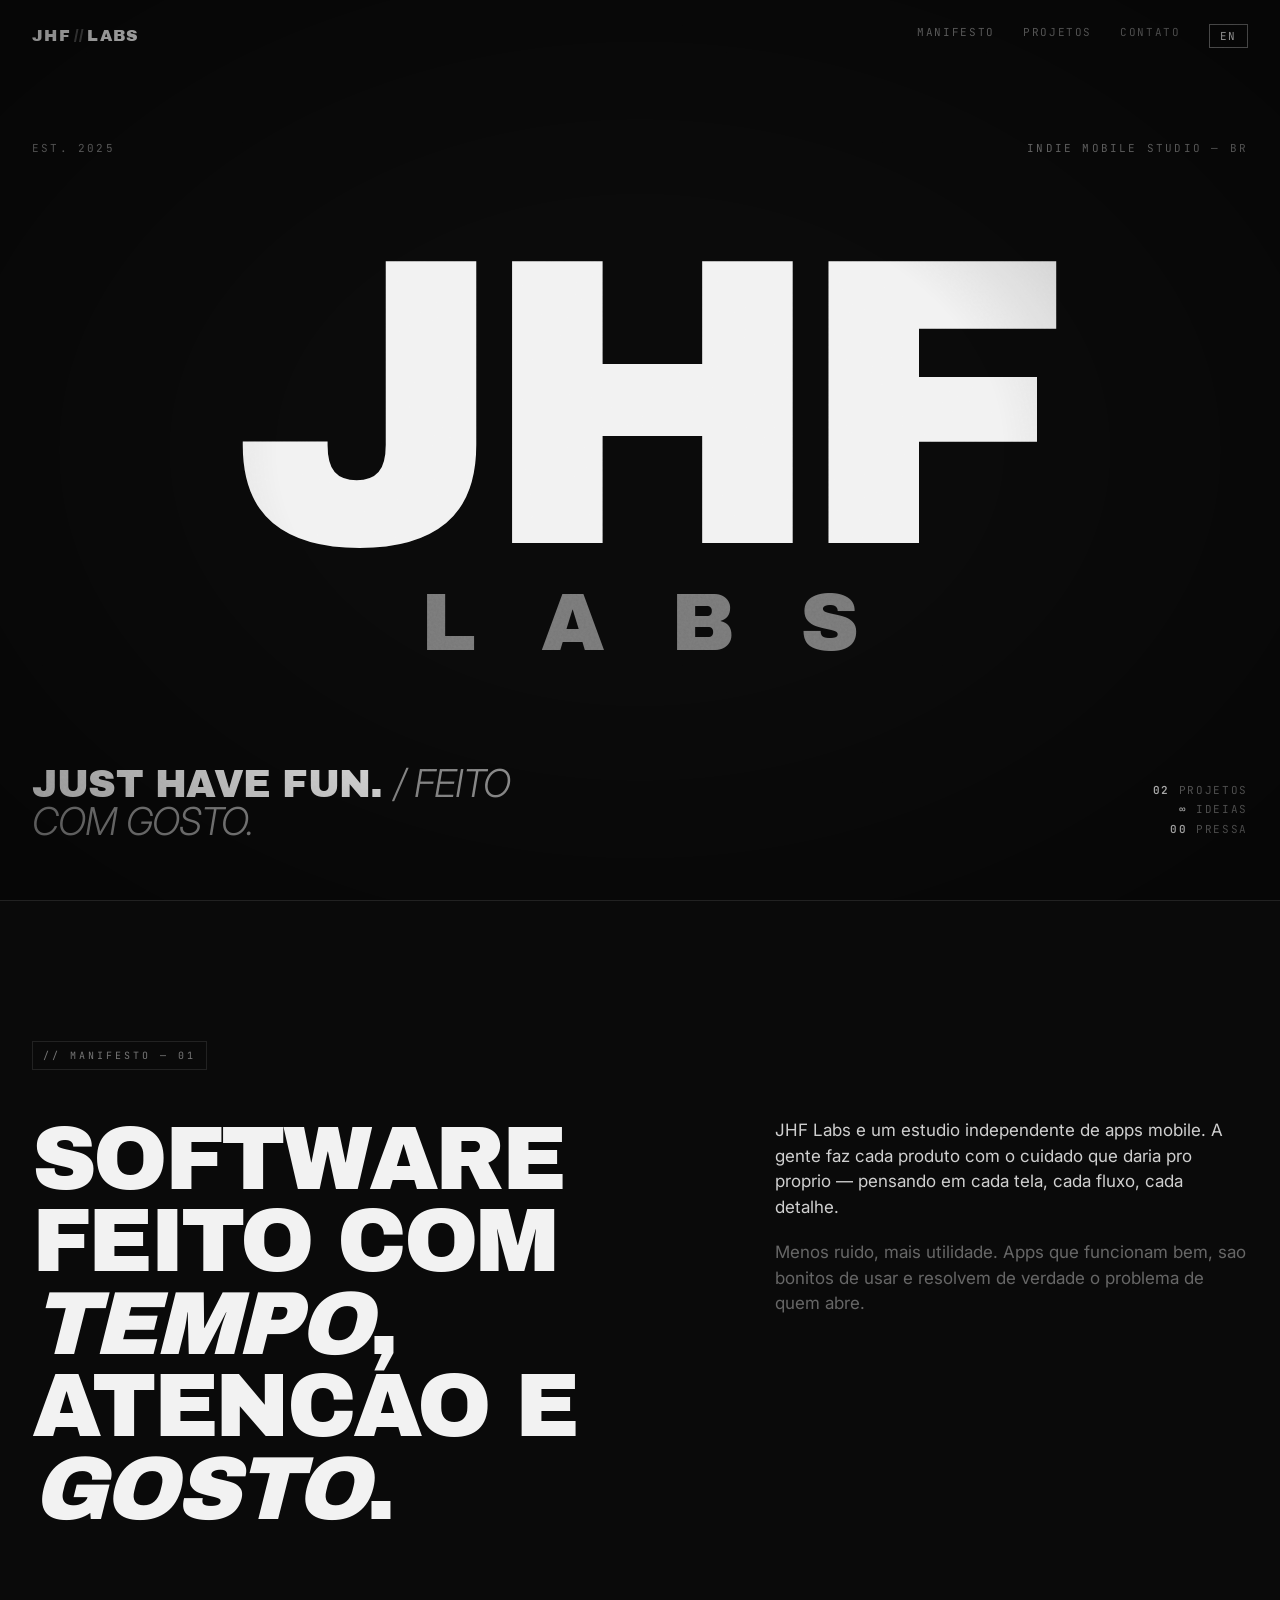
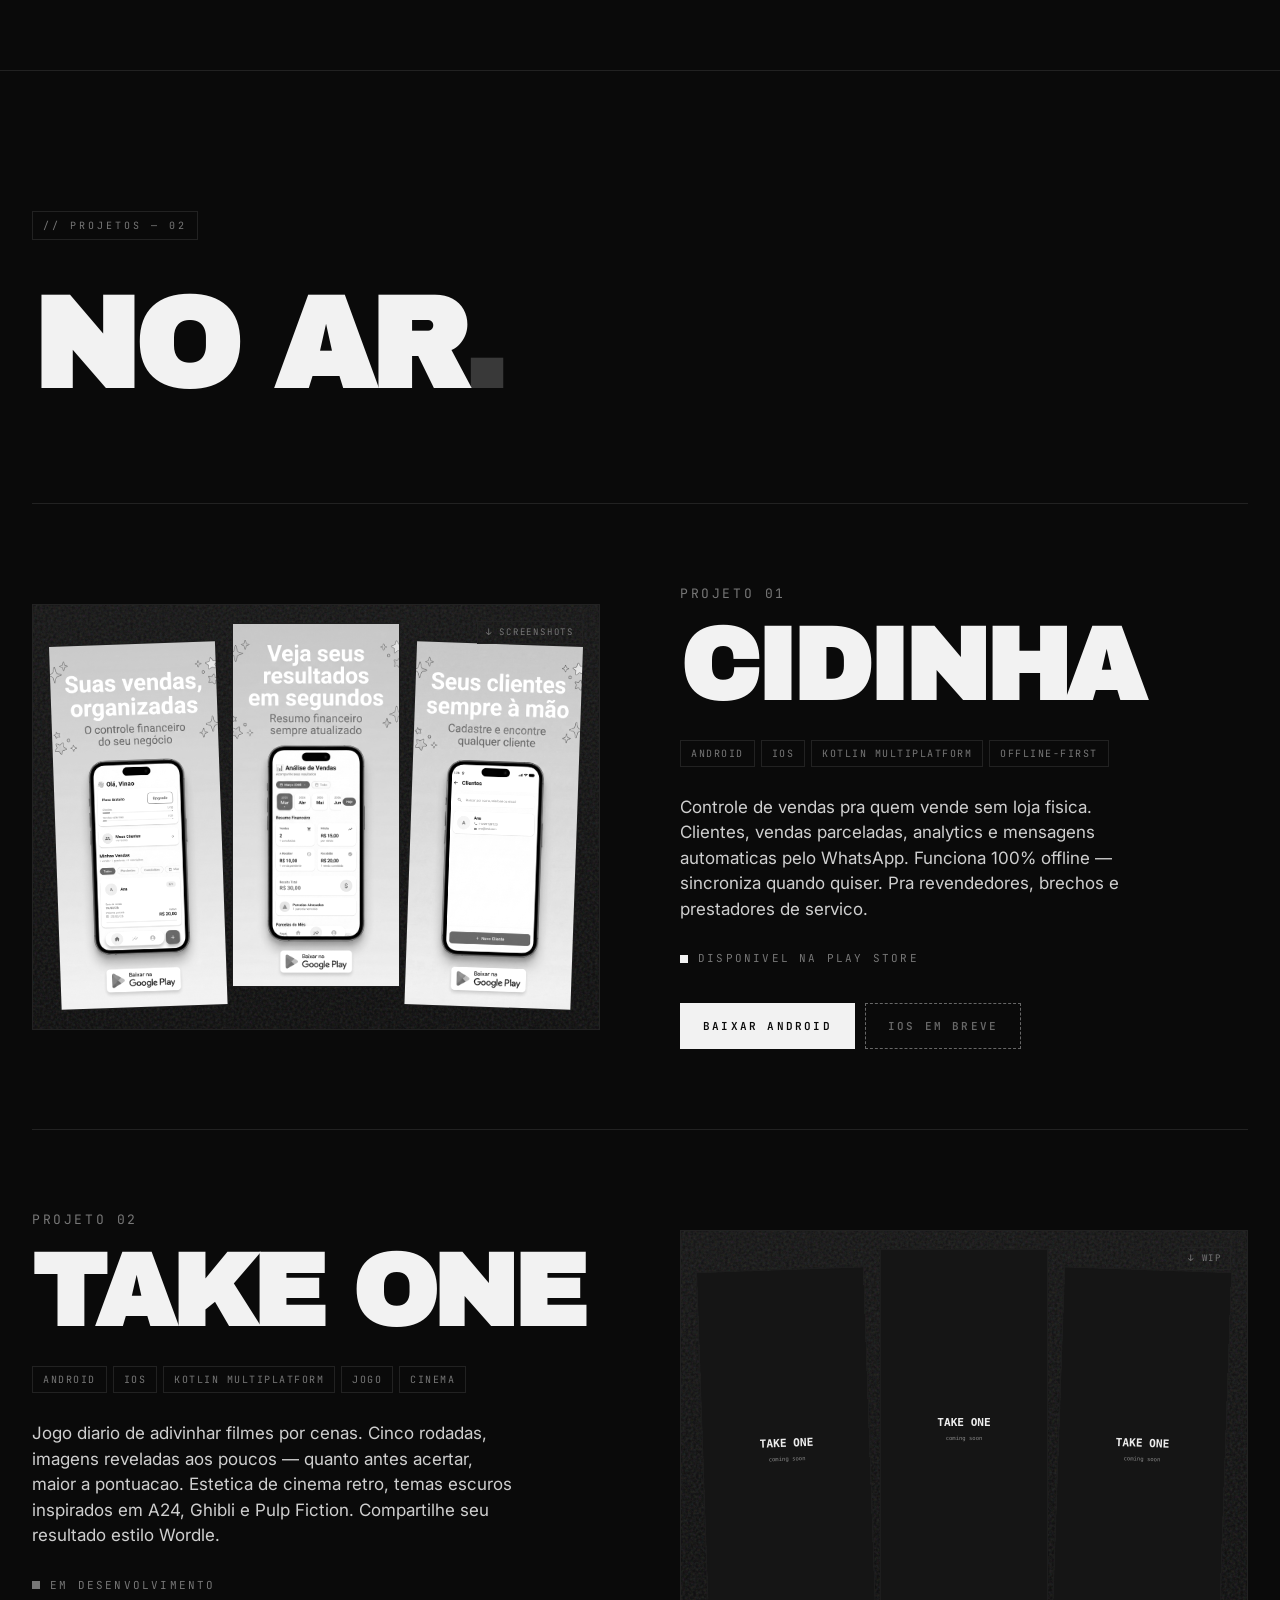
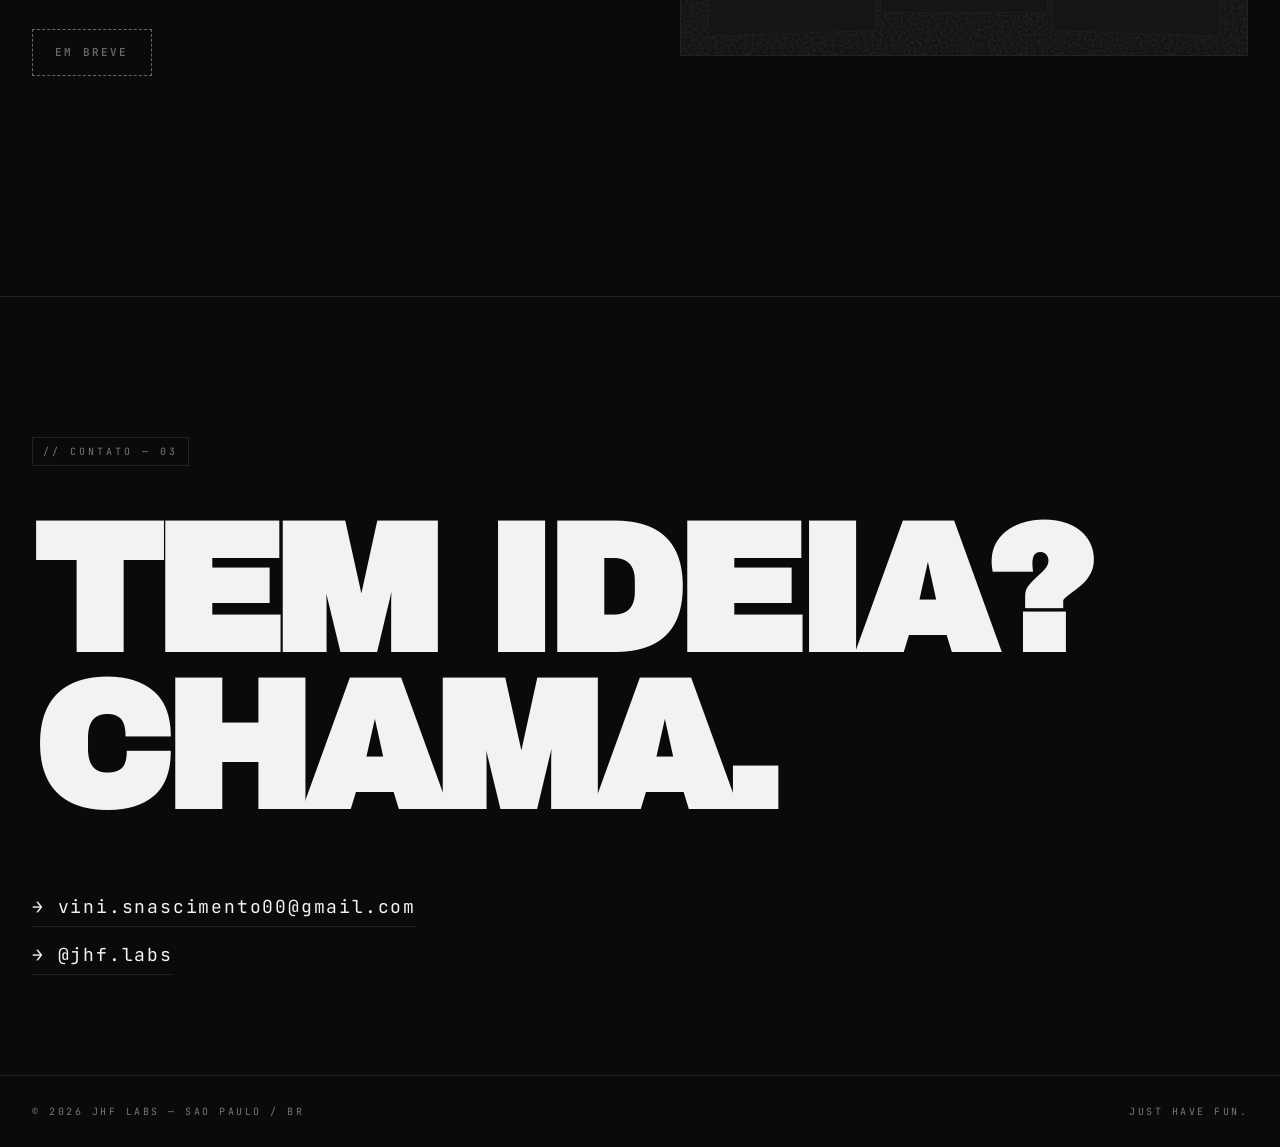
==== commit 5565e82b: "feat: suporte bilíngue PT/EN com toggle no nav" ====
--- a/index.html
+++ b/index.html
@@ -17,9 +17,10 @@
 <header class="nav">
   <div class="nav__logo">JHF<span>//</span>LABS</div>
   <nav class="nav__links">
-    <a href="#manifesto">manifesto</a>
-    <a href="#projetos">projetos</a>
-    <a href="#contato">contato</a>
+    <a href="#manifesto" data-i18n="nav_manifesto">manifesto</a>
+    <a href="#projetos" data-i18n="nav_projects">projetos</a>
+    <a href="#contato" data-i18n="nav_contact">contato</a>
+    <button class="lang-toggle" id="langToggle" aria-label="Switch language">EN</button>
   </nav>
 </header>
 
@@ -28,7 +29,7 @@
   <section class="hero">
     <div class="hero__top">
       <span>EST. 2025</span>
-      <span>INDIE MOBILE STUDIO — BR</span>
+      <span data-i18n="hero_studio">INDIE MOBILE STUDIO — BR</span>
     </div>
 
     <div class="hero__mark">
@@ -38,12 +39,12 @@
 
     <div class="hero__bottom">
       <div class="hero__tagline">
-        Just Have Fun. <em>/ feito com gosto.</em>
+        Just Have Fun. <em data-i18n="hero_tagline">/ feito com gosto.</em>
       </div>
       <div class="hero__meta">
-        <strong>02</strong> projetos<br/>
-        <strong>∞</strong> ideias<br/>
-        <strong>00</strong> pressa
+        <strong>02</strong> <span data-i18n="hero_projects">projetos</span><br/>
+        <strong>∞</strong> <span data-i18n="hero_ideas">ideias</span><br/>
+        <strong>00</strong> <span data-i18n="hero_rush">pressa</span>
       </div>
     </div>
   </section>
@@ -51,20 +52,20 @@
   <section id="manifesto" class="manifesto">
     <span class="section-label">// manifesto — 01</span>
     <div class="manifesto__grid">
-      <p class="manifesto__big">
+      <p class="manifesto__big" data-i18n-html="manifesto_title">
         Software feito com <em>tempo</em>,<br/>
         atencao e <em>gosto</em>.
       </p>
       <div class="manifesto__text">
-        <p>JHF Labs e um estudio independente de apps mobile. A gente faz cada produto com o cuidado que daria pro proprio — pensando em cada tela, cada fluxo, cada detalhe.</p>
-        <p>Menos ruido, mais utilidade. Apps que funcionam bem, sao bonitos de usar e resolvem de verdade o problema de quem abre.</p>
+        <p data-i18n="manifesto_p1">JHF Labs e um estudio independente de apps mobile. A gente faz cada produto com o cuidado que daria pro proprio — pensando em cada tela, cada fluxo, cada detalhe.</p>
+        <p data-i18n="manifesto_p2">Menos ruido, mais utilidade. Apps que funcionam bem, sao bonitos de usar e resolvem de verdade o problema de quem abre.</p>
       </div>
     </div>
   </section>
 
   <section id="projetos" class="projects">
-    <span class="section-label">// projetos — 02</span>
-    <h2 class="projects__title">NO AR<span class="slash">.</span></h2>
+    <span class="section-label">// <span data-i18n="nav_projects">projetos</span> — 02</span>
+    <h2 class="projects__title" data-i18n="projects_title">NO AR<span class="slash">.</span></h2>
 
     <article class="project">
       <div class="project__media">
@@ -76,7 +77,7 @@
         </div>
       </div>
       <div class="project__info">
-        <div class="project__num">PROJETO 01</div>
+        <div class="project__num" data-i18n="project_label">PROJETO 01</div>
         <h3 class="project__name">Cidinha</h3>
         <div class="project__tags">
           <span>Android</span>
@@ -84,13 +85,13 @@
           <span>Kotlin Multiplatform</span>
           <span>Offline-first</span>
         </div>
-        <p class="project__desc">
+        <p class="project__desc" data-i18n="cidinha_desc">
           Controle de vendas pra quem vende sem loja fisica. Clientes, vendas parceladas, analytics e mensagens automaticas pelo WhatsApp. Funciona 100% offline — sincroniza quando quiser. Pra revendedores, brechos e prestadores de servico.
         </p>
-        <p class="project__status"><span class="dot"></span> disponivel na play store</p>
+        <p class="project__status"><span class="dot"></span> <span data-i18n="cidinha_status">disponivel na play store</span></p>
         <div class="project__links">
-          <a href="https://play.google.com/store/apps/details?id=com.cidinha.br" target="_blank" rel="noopener" class="btn btn--primary">Baixar Android</a>
-          <a href="#" class="btn btn--ghost btn--disabled">iOS em breve</a>
+          <a href="https://play.google.com/store/apps/details?id=com.cidinha.br" target="_blank" rel="noopener" class="btn btn--primary" data-i18n="btn_download_android">Baixar Android</a>
+          <a href="#" class="btn btn--ghost btn--disabled" data-i18n="btn_ios_soon">iOS em breve</a>
         </div>
       </div>
     </article>
@@ -105,21 +106,21 @@
         </div>
       </div>
       <div class="project__info">
-        <div class="project__num">PROJETO 02</div>
+        <div class="project__num" data-i18n="project_label_02">PROJETO 02</div>
         <h3 class="project__name">Take One</h3>
         <div class="project__tags">
           <span>Android</span>
           <span>iOS</span>
           <span>Kotlin Multiplatform</span>
-          <span>Jogo</span>
+          <span data-i18n="tag_game">Jogo</span>
           <span>Cinema</span>
         </div>
-        <p class="project__desc">
+        <p class="project__desc" data-i18n="takeone_desc">
           Jogo diario de adivinhar filmes por cenas. Cinco rodadas, imagens reveladas aos poucos — quanto antes acertar, maior a pontuacao. Estetica de cinema retro, temas escuros inspirados em A24, Ghibli e Pulp Fiction. Compartilhe seu resultado estilo Wordle.
         </p>
-        <p class="project__status"><span class="dot dot--wip"></span> em desenvolvimento</p>
+        <p class="project__status"><span class="dot dot--wip"></span> <span data-i18n="takeone_status">em desenvolvimento</span></p>
         <div class="project__links">
-          <a href="#" class="btn btn--ghost btn--disabled">em breve</a>
+          <a href="#" class="btn btn--ghost btn--disabled" data-i18n="btn_coming_soon">em breve</a>
         </div>
       </div>
     </article>
@@ -127,8 +128,8 @@
   </section>
 
   <section id="contato" class="contact">
-    <span class="section-label">// contato — 03</span>
-    <h2 class="contact__title">Tem ideia?<br/>Chama.</h2>
+    <span class="section-label">// <span data-i18n="nav_contact">contato</span> — 03</span>
+    <h2 class="contact__title" data-i18n-html="contact_title">Tem ideia?<br/>Chama.</h2>
     <div class="contact__links">
       <a href="mailto:vini.snascimento00@gmail.com">→ vini.snascimento00@gmail.com</a>
       <a href="https://instagram.com/jhf.labs" target="_blank" rel="noopener">→ @jhf.labs</a>
@@ -143,7 +144,85 @@
 </footer>
 
 <script>
-  document.getElementById('year').textContent = new Date().getFullYear();
+document.getElementById('year').textContent = new Date().getFullYear();
+
+const i18n = {
+  pt: {
+    nav_manifesto: "manifesto",
+    nav_projects: "projetos",
+    nav_contact: "contato",
+    hero_studio: "INDIE MOBILE STUDIO — BR",
+    hero_tagline: "/ feito com gosto.",
+    hero_projects: "projetos",
+    hero_ideas: "ideias",
+    hero_rush: "pressa",
+    manifesto_title: 'Software feito com <em>tempo</em>,<br/>atencao e <em>gosto</em>.',
+    manifesto_p1: "JHF Labs e um estudio independente de apps mobile. A gente faz cada produto com o cuidado que daria pro proprio — pensando em cada tela, cada fluxo, cada detalhe.",
+    manifesto_p2: "Menos ruido, mais utilidade. Apps que funcionam bem, sao bonitos de usar e resolvem de verdade o problema de quem abre.",
+    projects_title: 'NO AR<span class="slash">.</span>',
+    project_label: "PROJETO 01",
+    project_label_02: "PROJETO 02",
+    cidinha_desc: "Controle de vendas pra quem vende sem loja fisica. Clientes, vendas parceladas, analytics e mensagens automaticas pelo WhatsApp. Funciona 100% offline — sincroniza quando quiser. Pra revendedores, brechos e prestadores de servico.",
+    cidinha_status: "disponivel na play store",
+    btn_download_android: "Baixar Android",
+    btn_ios_soon: "iOS em breve",
+    tag_game: "Jogo",
+    takeone_desc: "Jogo diario de adivinhar filmes por cenas. Cinco rodadas, imagens reveladas aos poucos — quanto antes acertar, maior a pontuacao. Estetica de cinema retro, temas escuros inspirados em A24, Ghibli e Pulp Fiction. Compartilhe seu resultado estilo Wordle.",
+    takeone_status: "em desenvolvimento",
+    btn_coming_soon: "em breve",
+    contact_title: "Tem ideia?<br/>Chama.",
+  },
+  en: {
+    nav_manifesto: "manifesto",
+    nav_projects: "projects",
+    nav_contact: "contact",
+    hero_studio: "INDIE MOBILE STUDIO — BR",
+    hero_tagline: "/ made with care.",
+    hero_projects: "projects",
+    hero_ideas: "ideas",
+    hero_rush: "rush",
+    manifesto_title: 'Software made with <em>time</em>,<br/>attention, and <em>taste</em>.',
+    manifesto_p1: "JHF Labs is an independent mobile app studio. We build each product with the care we'd give our own — thinking about every screen, every flow, every detail.",
+    manifesto_p2: "Less noise, more utility. Apps that work well, look good, and actually solve the problem.",
+    projects_title: 'LIVE NOW<span class="slash">.</span>',
+    project_label: "PROJECT 01",
+    project_label_02: "PROJECT 02",
+    cidinha_desc: "Sales management for people who sell without a storefront. Clients, installment tracking, analytics, and automated WhatsApp messages. Works 100% offline — syncs when you want. For resellers, thrift shops, and service providers.",
+    cidinha_status: "available on play store",
+    btn_download_android: "Download Android",
+    btn_ios_soon: "iOS coming soon",
+    tag_game: "Game",
+    takeone_desc: "A daily movie-guessing game from scene images. Five rounds, progressively revealed — the earlier you guess, the higher the score. Retro cinema aesthetic with dark themes inspired by A24, Ghibli, and Pulp Fiction. Share your results Wordle-style.",
+    takeone_status: "in development",
+    btn_coming_soon: "coming soon",
+    contact_title: "Got an idea?<br/>Hit us up.",
+  }
+};
+
+let currentLang = localStorage.getItem('jhf-lang') || 'pt';
+
+function setLang(lang) {
+  currentLang = lang;
+  localStorage.setItem('jhf-lang', lang);
+  document.documentElement.lang = lang === 'pt' ? 'pt-BR' : 'en';
+  document.getElementById('langToggle').textContent = lang === 'pt' ? 'EN' : 'PT';
+
+  document.querySelectorAll('[data-i18n]').forEach(el => {
+    const key = el.getAttribute('data-i18n');
+    if (i18n[lang][key]) el.textContent = i18n[lang][key];
+  });
+
+  document.querySelectorAll('[data-i18n-html]').forEach(el => {
+    const key = el.getAttribute('data-i18n-html');
+    if (i18n[lang][key]) el.innerHTML = i18n[lang][key];
+  });
+}
+
+document.getElementById('langToggle').addEventListener('click', () => {
+  setLang(currentLang === 'pt' ? 'en' : 'pt');
+});
+
+if (currentLang !== 'pt') setLang(currentLang);
 </script>
 
 </body>
--- a/style.css
+++ b/style.css
@@ -61,6 +61,15 @@
   transition: color 0.2s;
 }
 .nav__links a:hover { color: var(--fg); }
+.lang-toggle {
+  font-family: 'JetBrains Mono', monospace;
+  font-size: 11px; letter-spacing: 0.15em;
+  text-transform: uppercase;
+  background: transparent; border: 1px solid var(--muted);
+  color: var(--fg); padding: 4px 10px;
+  cursor: pointer; transition: all 0.2s;
+}
+.lang-toggle:hover { border-color: var(--fg); }
 
 /* HERO — JHF gigante, preto e branco, documentary */
 .hero {
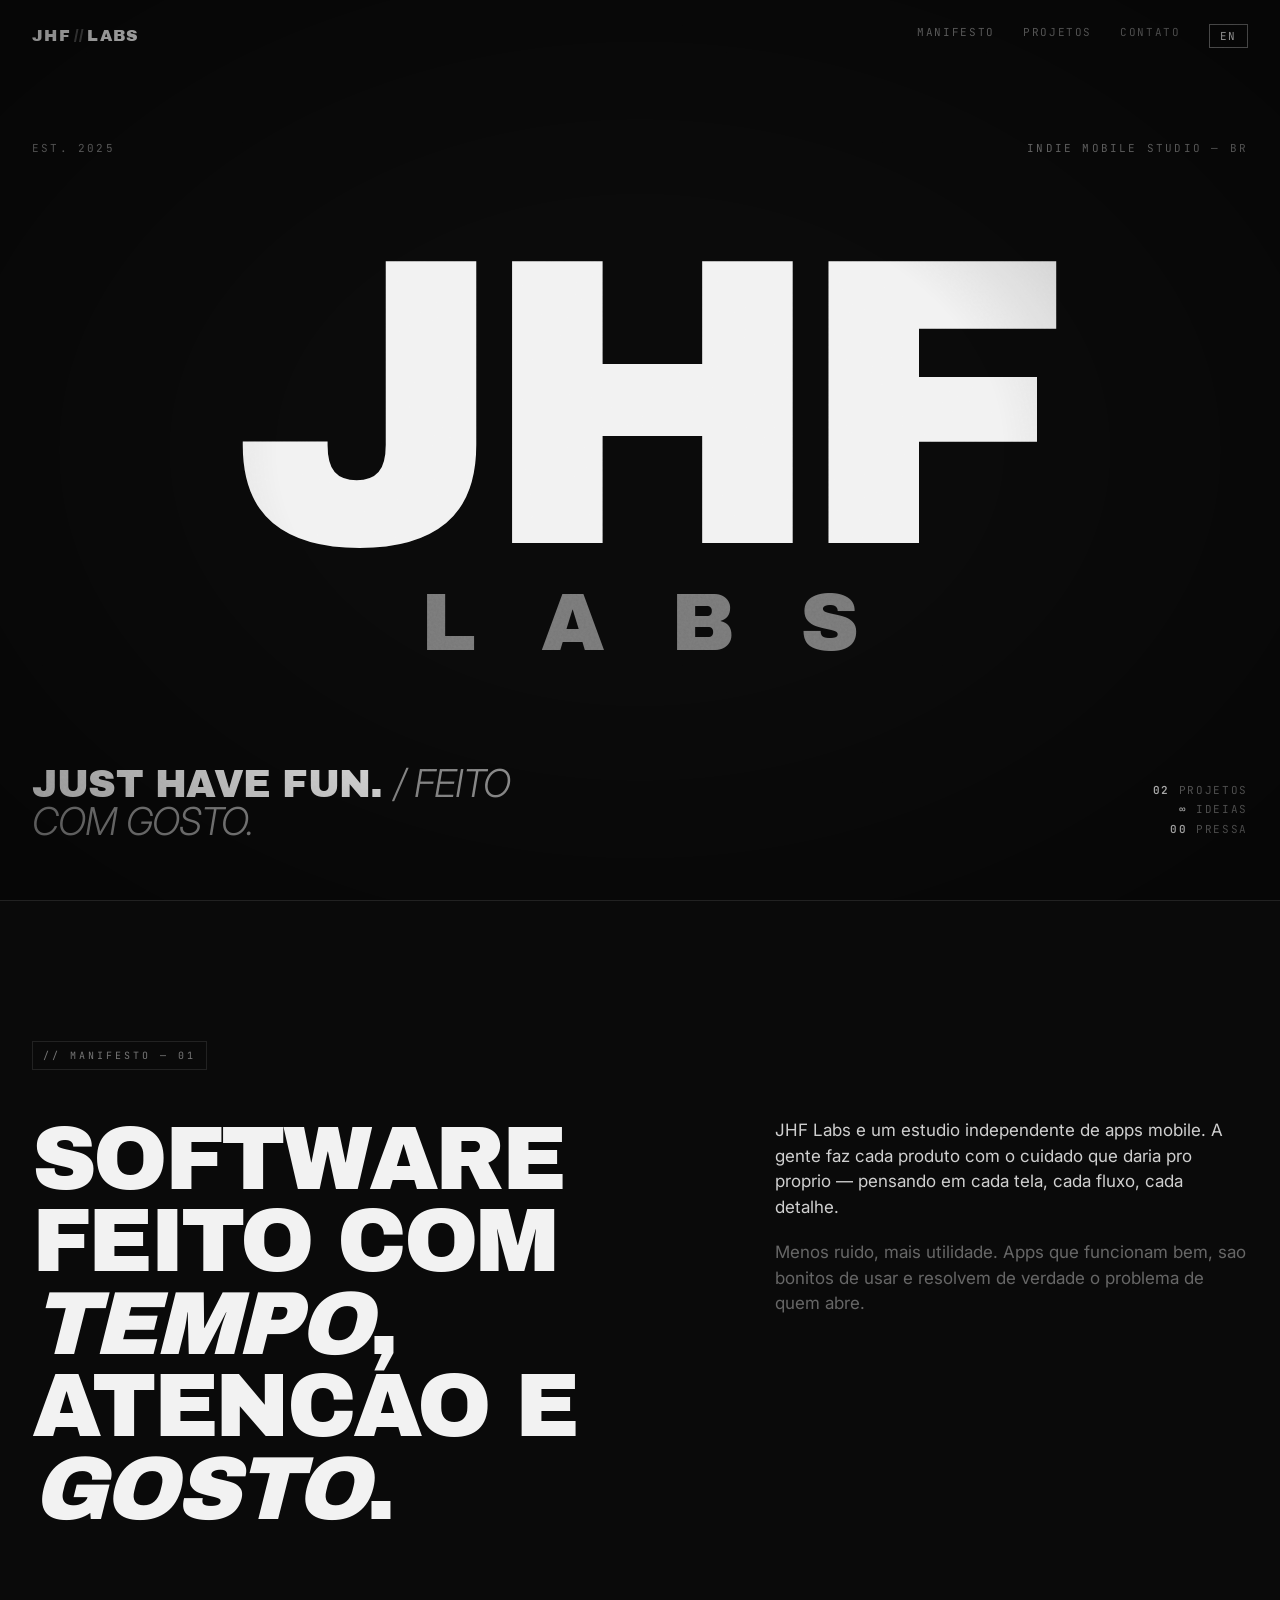
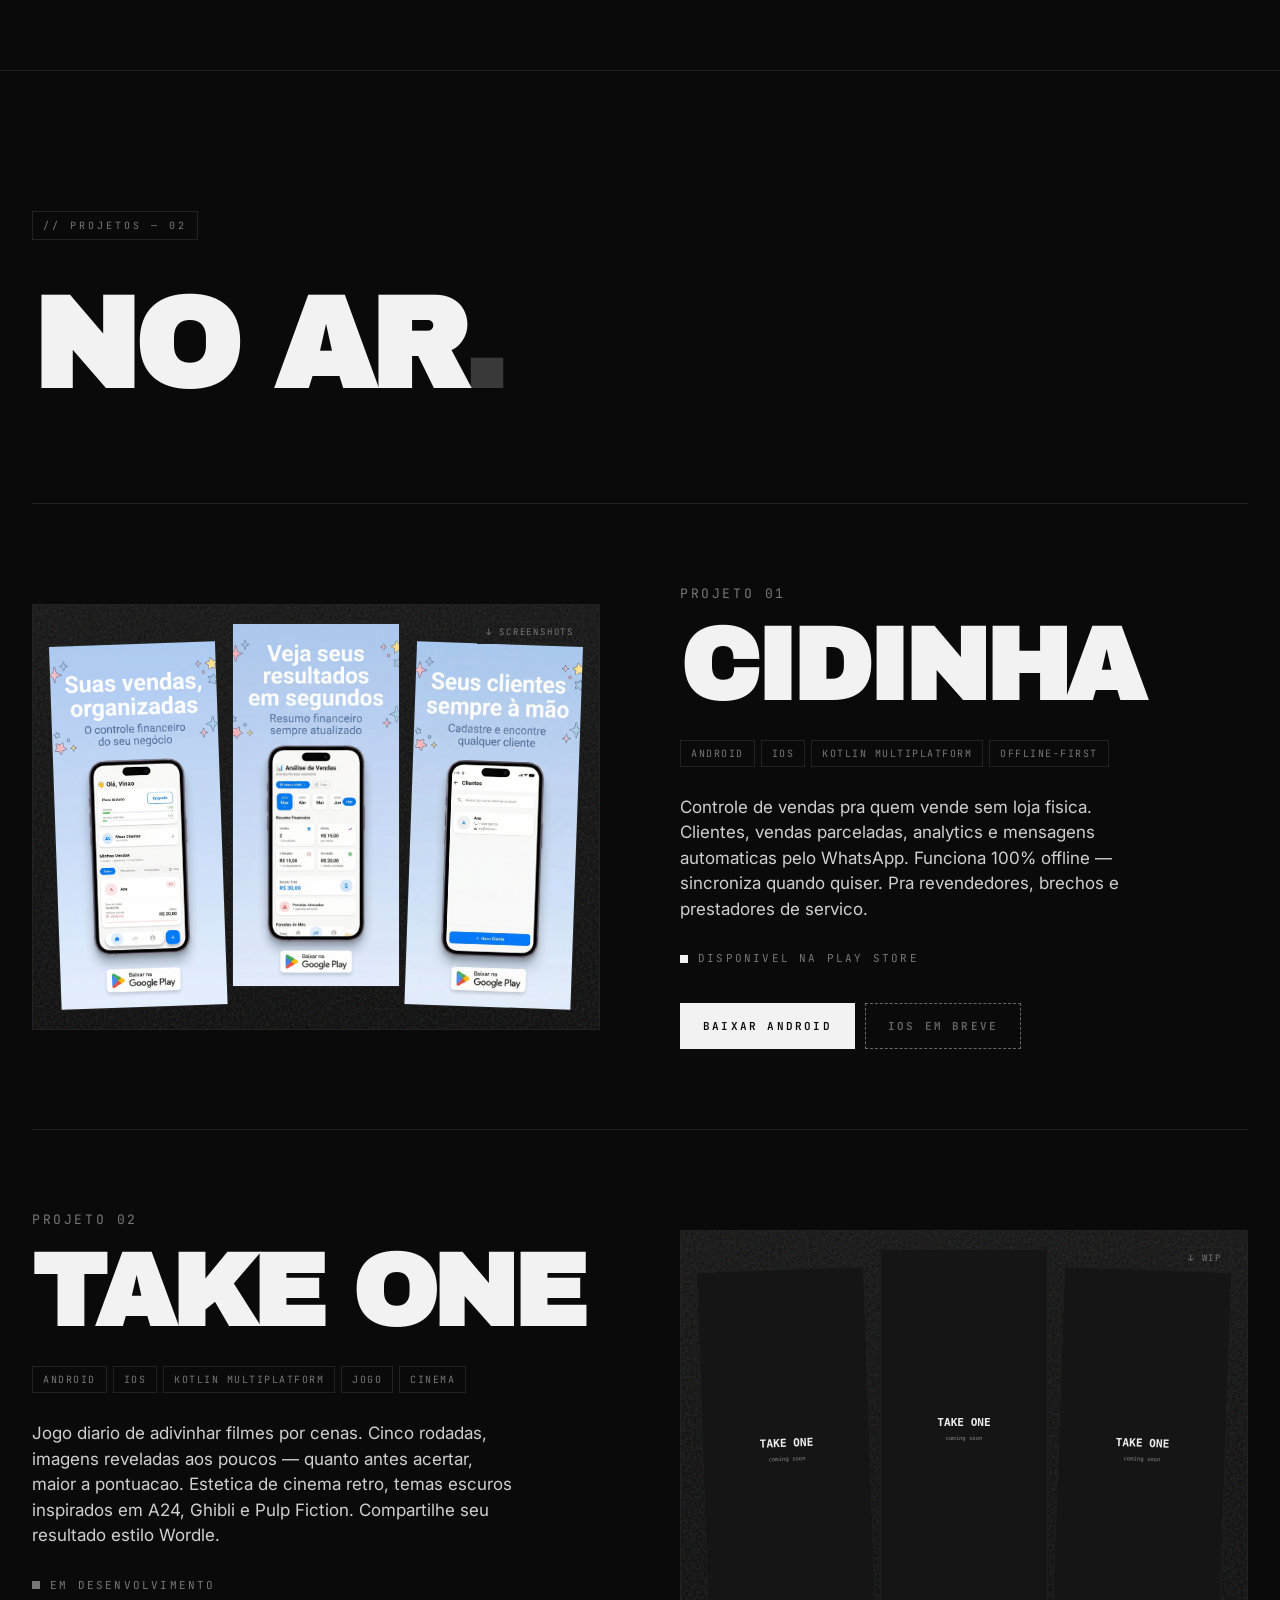
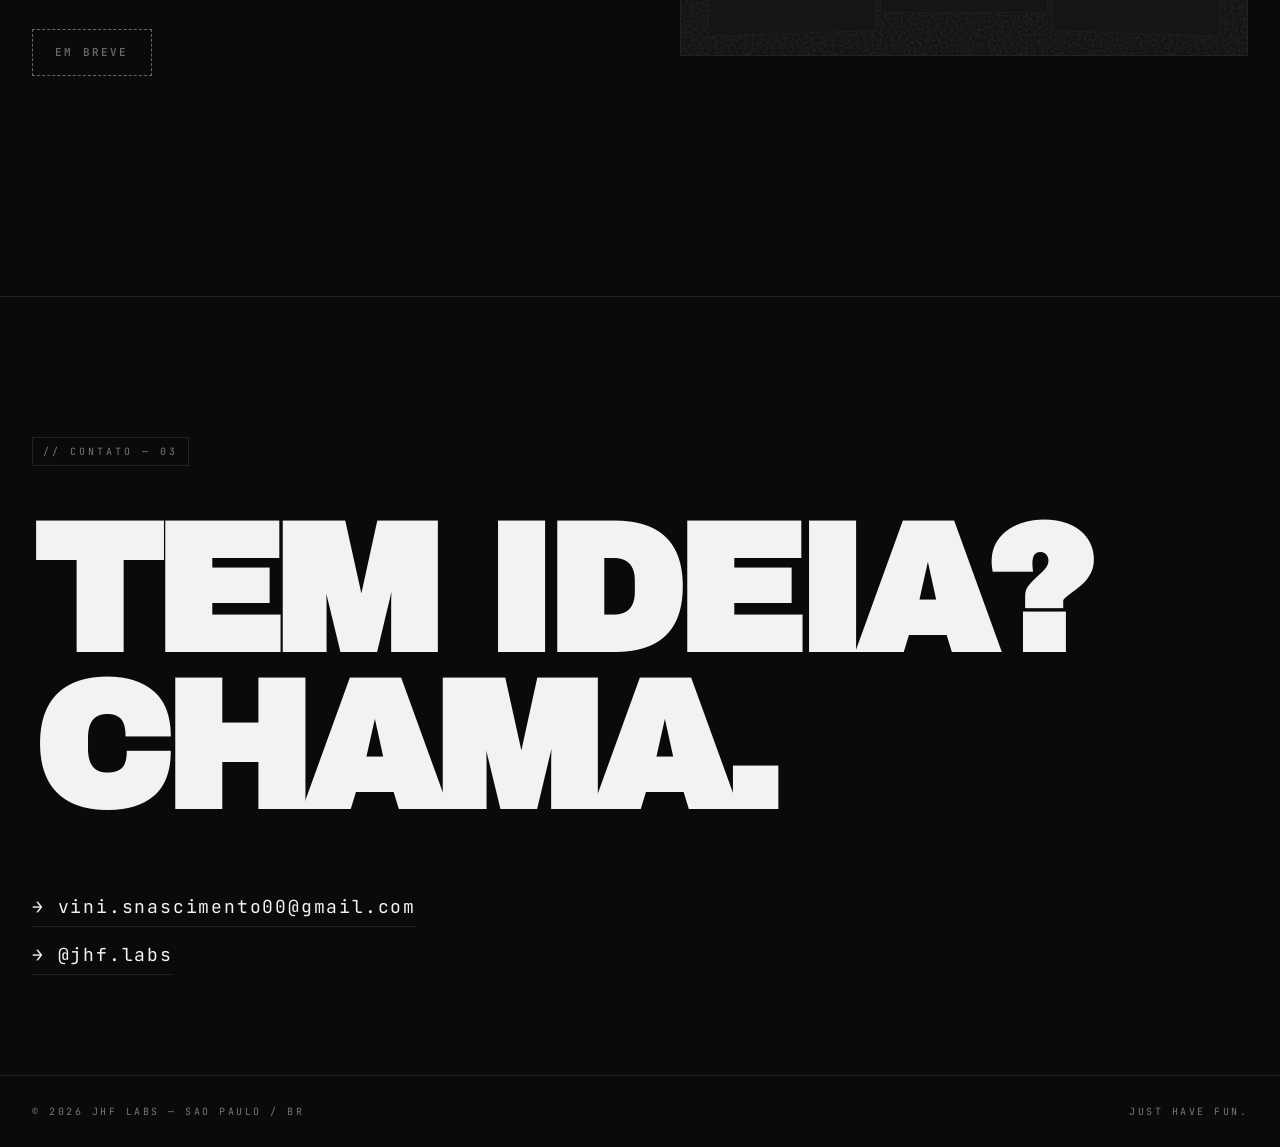
==== commit eb58e502: "fix: titulo NO AR renderizando HTML raw + screenshots Cidinha coloridas" ====
--- a/index.html
+++ b/index.html
@@ -65,7 +65,7 @@
 
   <section id="projetos" class="projects">
     <span class="section-label">// <span data-i18n="nav_projects">projetos</span> — 02</span>
-    <h2 class="projects__title" data-i18n="projects_title">NO AR<span class="slash">.</span></h2>
+    <h2 class="projects__title" data-i18n-html="projects_title">NO AR<span class="slash">.</span></h2>
 
     <article class="project">
       <div class="project__media">
@@ -100,9 +100,9 @@
       <div class="project__media">
         <span class="project__stamp">↓ WIP</span>
         <div class="project__screenshots">
-          <img src="assets/takeone-1.svg" alt="Take One screen 1" />
-          <img src="assets/takeone-2.svg" alt="Take One screen 2" />
-          <img src="assets/takeone-3.svg" alt="Take One screen 3" />
+          <img src="assets/takeone-1.svg" alt="Take One screen 1" class="bw" />
+          <img src="assets/takeone-2.svg" alt="Take One screen 2" class="bw" />
+          <img src="assets/takeone-3.svg" alt="Take One screen 3" class="bw" />
         </div>
       </div>
       <div class="project__info">
--- a/style.css
+++ b/style.css
@@ -19,7 +19,8 @@
   font-weight: 400;
 }
 
-img { display: block; max-width: 100%; filter: grayscale(100%) contrast(1.05); }
+img { display: block; max-width: 100%; }
+img.bw { filter: grayscale(100%) contrast(1.05); }
 
 ::selection { background: var(--fg); color: var(--bg); }
 
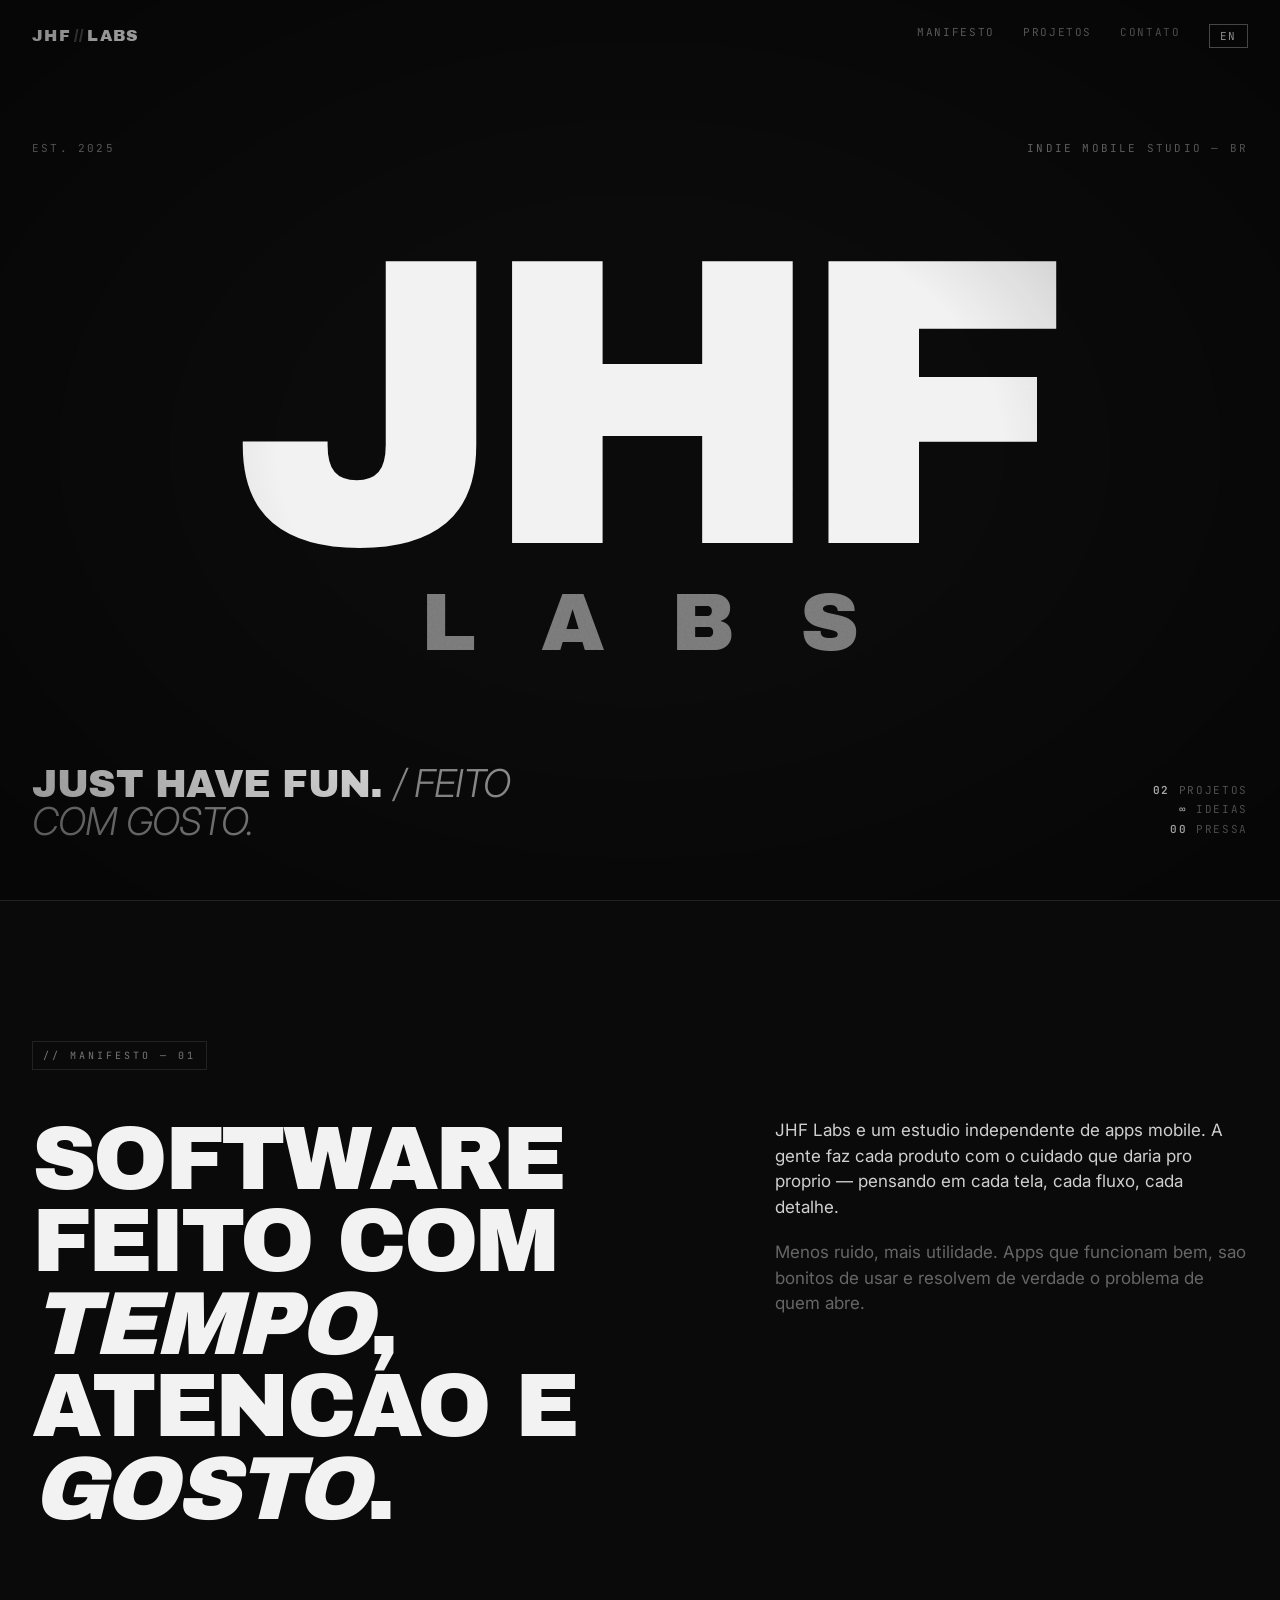
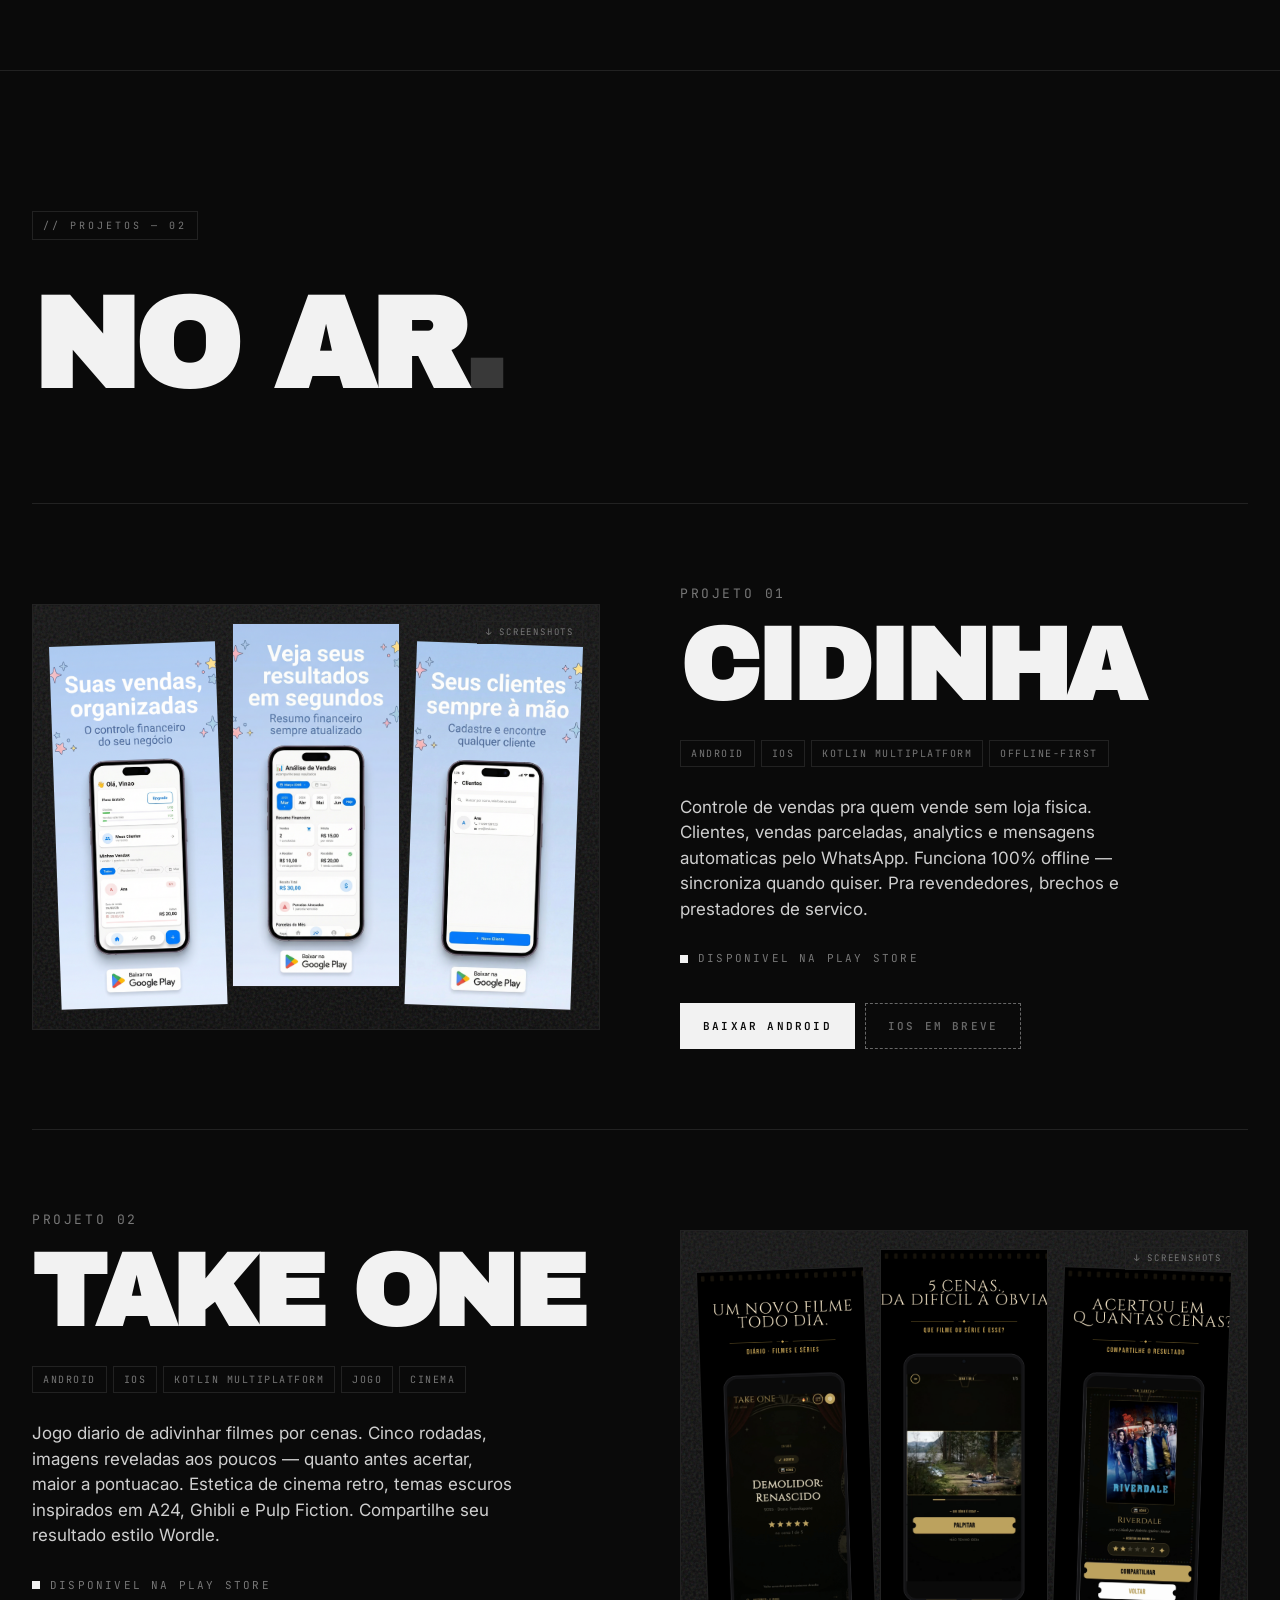
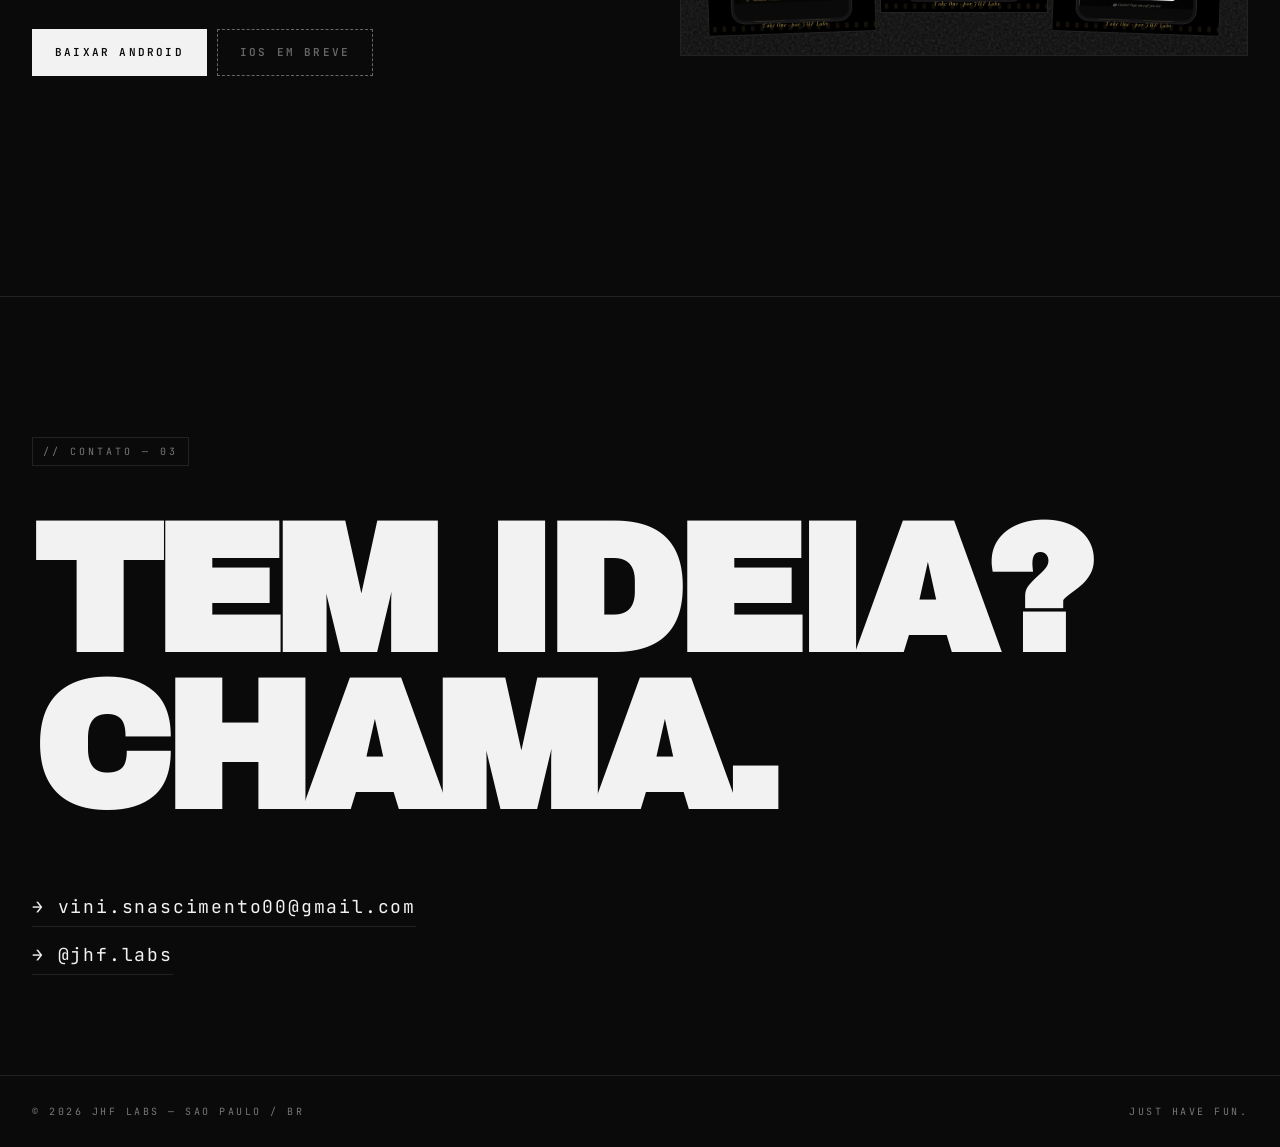
==== commit 4c7a41d5: "take one: replace WIP placeholders with real screenshots and play store CTA Take One is live on Goog" ====
--- a/index.html
+++ b/index.html
@@ -98,11 +98,11 @@
 
     <article class="project project--reverse">
       <div class="project__media">
-        <span class="project__stamp">↓ WIP</span>
+        <span class="project__stamp">↓ screenshots</span>
         <div class="project__screenshots">
-          <img src="assets/takeone-1.svg" alt="Take One screen 1" class="bw" />
-          <img src="assets/takeone-2.svg" alt="Take One screen 2" class="bw" />
-          <img src="assets/takeone-3.svg" alt="Take One screen 3" class="bw" />
+          <img src="assets/takeone-1.png?v=2" alt="Take One screen 1" />
+          <img src="assets/takeone-2.png?v=2" alt="Take One screen 2" />
+          <img src="assets/takeone-3.png?v=2" alt="Take One screen 3" />
         </div>
       </div>
       <div class="project__info">
@@ -118,9 +118,10 @@
         <p class="project__desc" data-i18n="takeone_desc">
           Jogo diario de adivinhar filmes por cenas. Cinco rodadas, imagens reveladas aos poucos — quanto antes acertar, maior a pontuacao. Estetica de cinema retro, temas escuros inspirados em A24, Ghibli e Pulp Fiction. Compartilhe seu resultado estilo Wordle.
         </p>
-        <p class="project__status"><span class="dot dot--wip"></span> <span data-i18n="takeone_status">em desenvolvimento</span></p>
+        <p class="project__status"><span class="dot"></span> <span data-i18n="takeone_status">disponivel na play store</span></p>
         <div class="project__links">
-          <a href="#" class="btn btn--ghost btn--disabled" data-i18n="btn_coming_soon">em breve</a>
+          <a href="https://play.google.com/store/apps/details?id=com.jhflabs.takeone" target="_blank" rel="noopener" class="btn btn--primary" data-i18n="btn_download_android">Baixar Android</a>
+          <a href="#" class="btn btn--ghost btn--disabled" data-i18n="btn_ios_soon">iOS em breve</a>
         </div>
       </div>
     </article>
@@ -168,8 +169,7 @@
     btn_ios_soon: "iOS em breve",
     tag_game: "Jogo",
     takeone_desc: "Jogo diario de adivinhar filmes por cenas. Cinco rodadas, imagens reveladas aos poucos — quanto antes acertar, maior a pontuacao. Estetica de cinema retro, temas escuros inspirados em A24, Ghibli e Pulp Fiction. Compartilhe seu resultado estilo Wordle.",
-    takeone_status: "em desenvolvimento",
-    btn_coming_soon: "em breve",
+    takeone_status: "disponivel na play store",
     contact_title: "Tem ideia?<br/>Chama.",
   },
   en: {
@@ -193,8 +193,7 @@
     btn_ios_soon: "iOS coming soon",
     tag_game: "Game",
     takeone_desc: "A daily movie-guessing game from scene images. Five rounds, progressively revealed — the earlier you guess, the higher the score. Retro cinema aesthetic with dark themes inspired by A24, Ghibli, and Pulp Fiction. Share your results Wordle-style.",
-    takeone_status: "in development",
-    btn_coming_soon: "coming soon",
+    takeone_status: "available on play store",
     contact_title: "Got an idea?<br/>Hit us up.",
   }
 };
